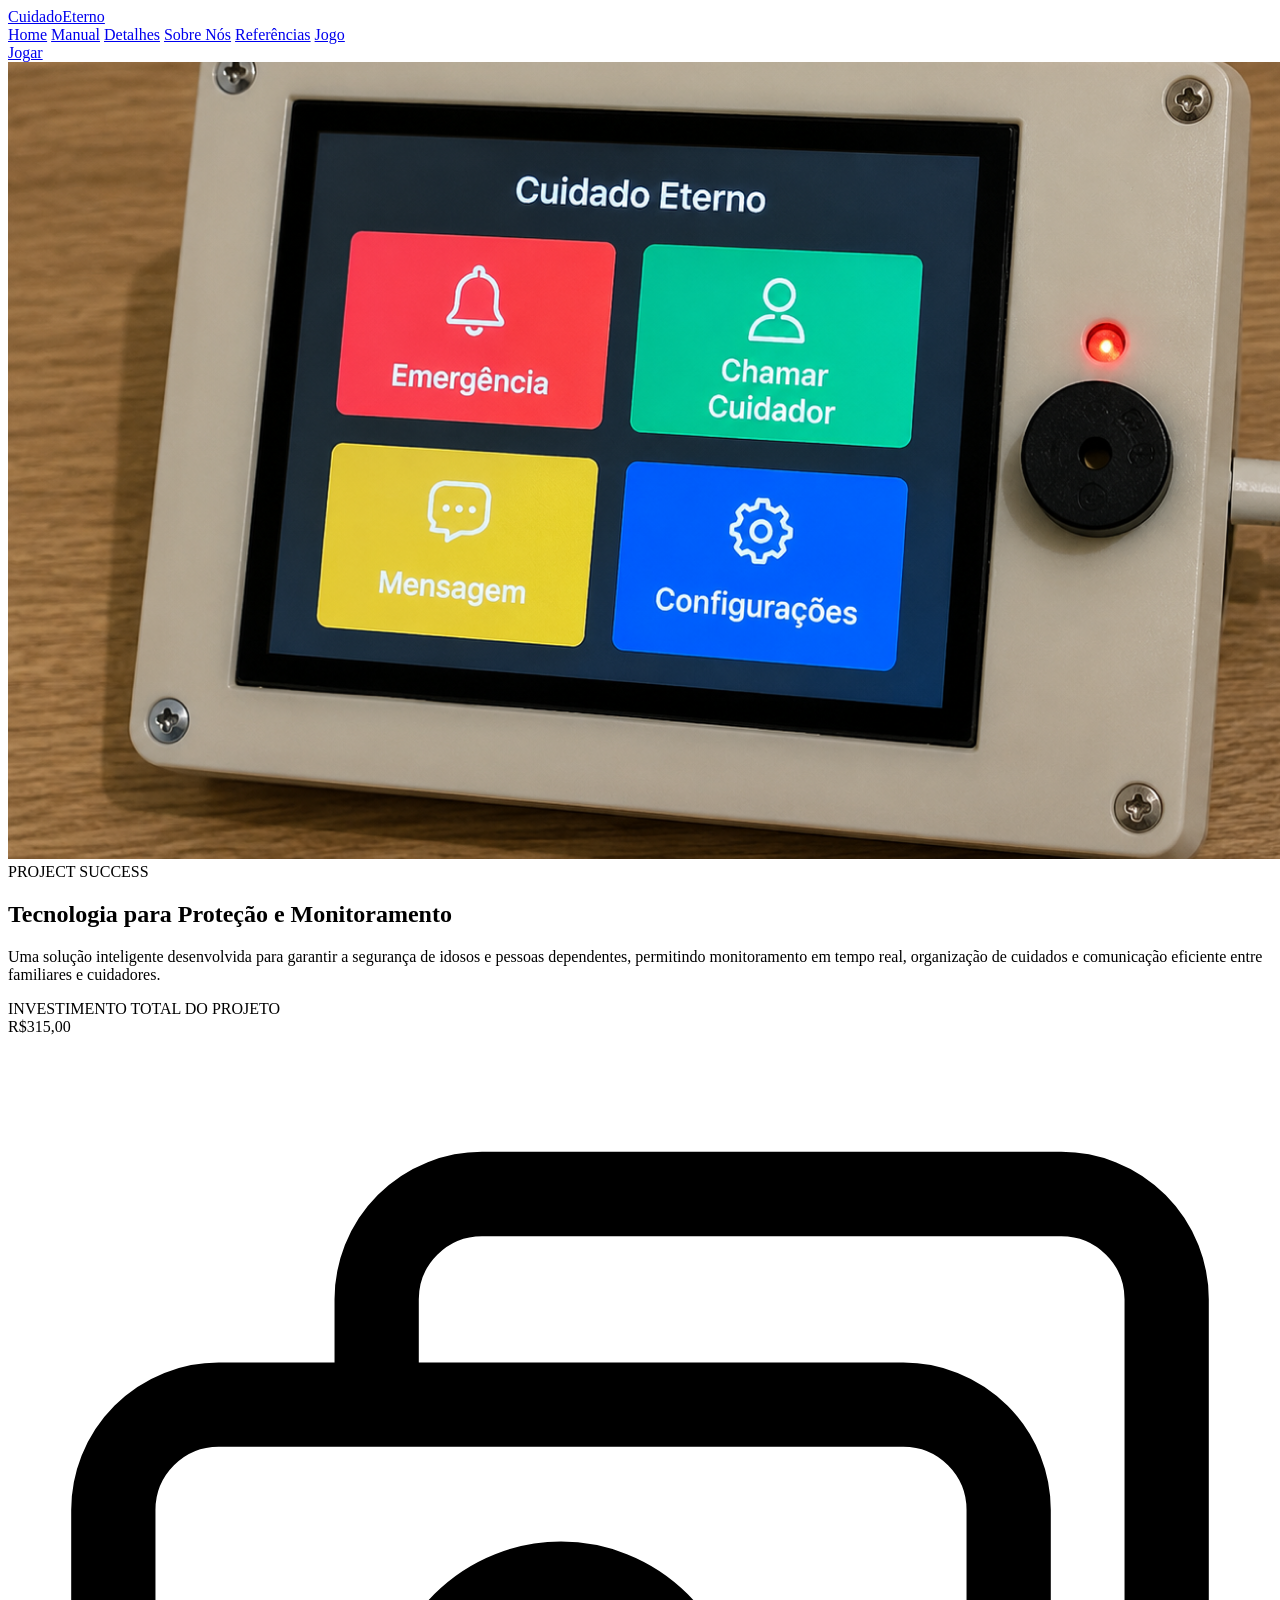
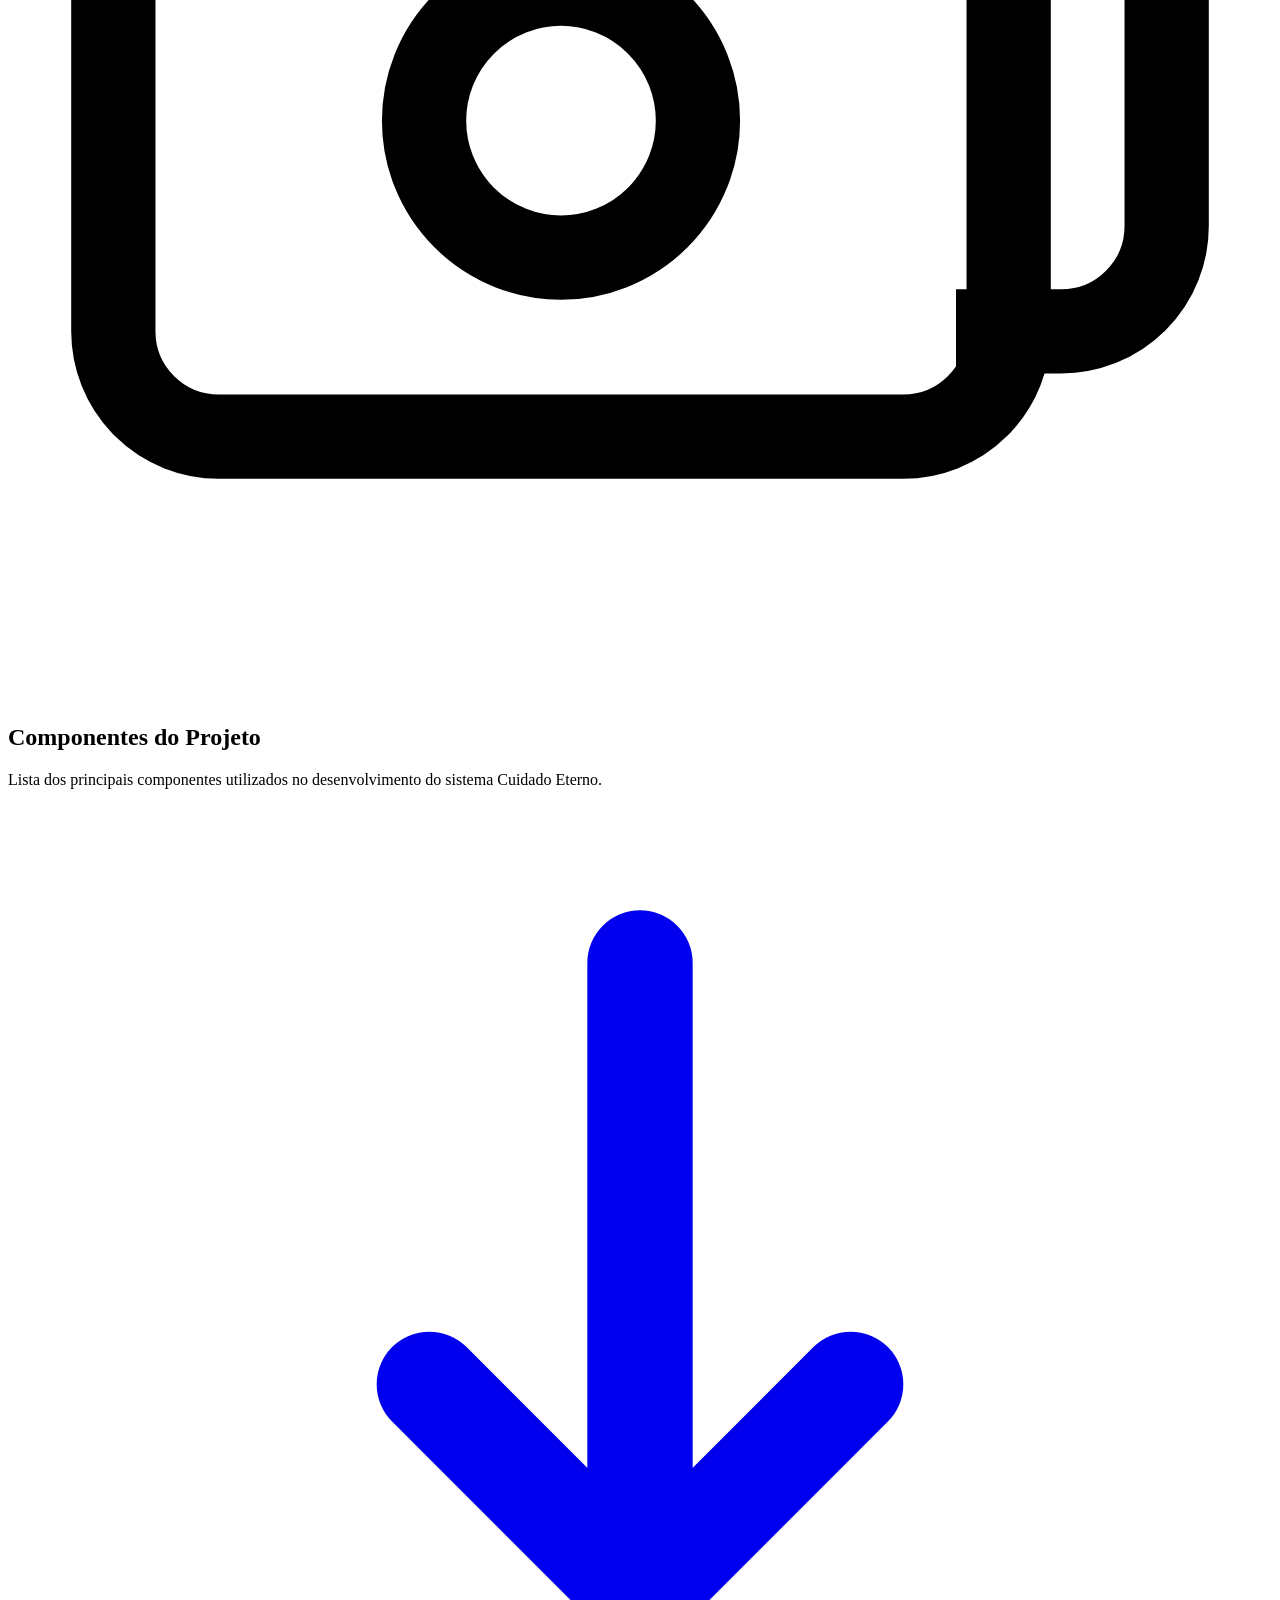
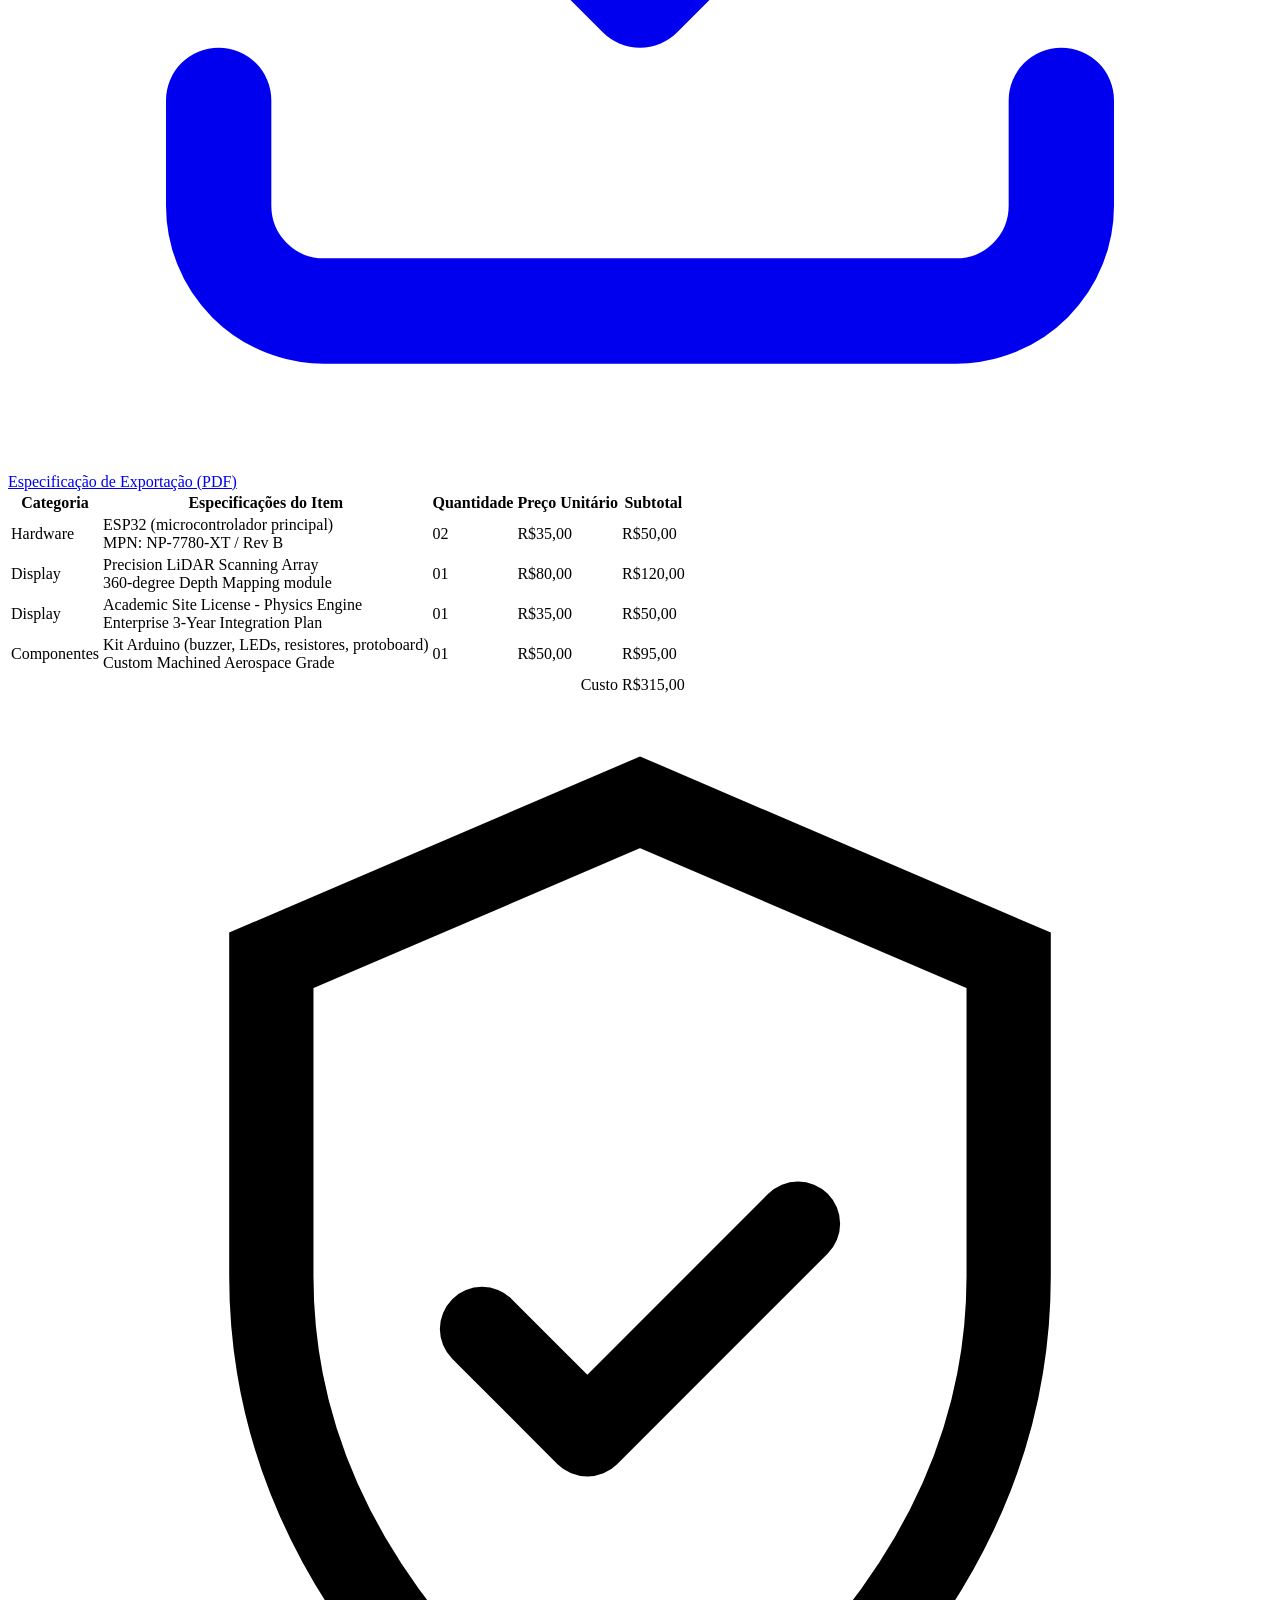
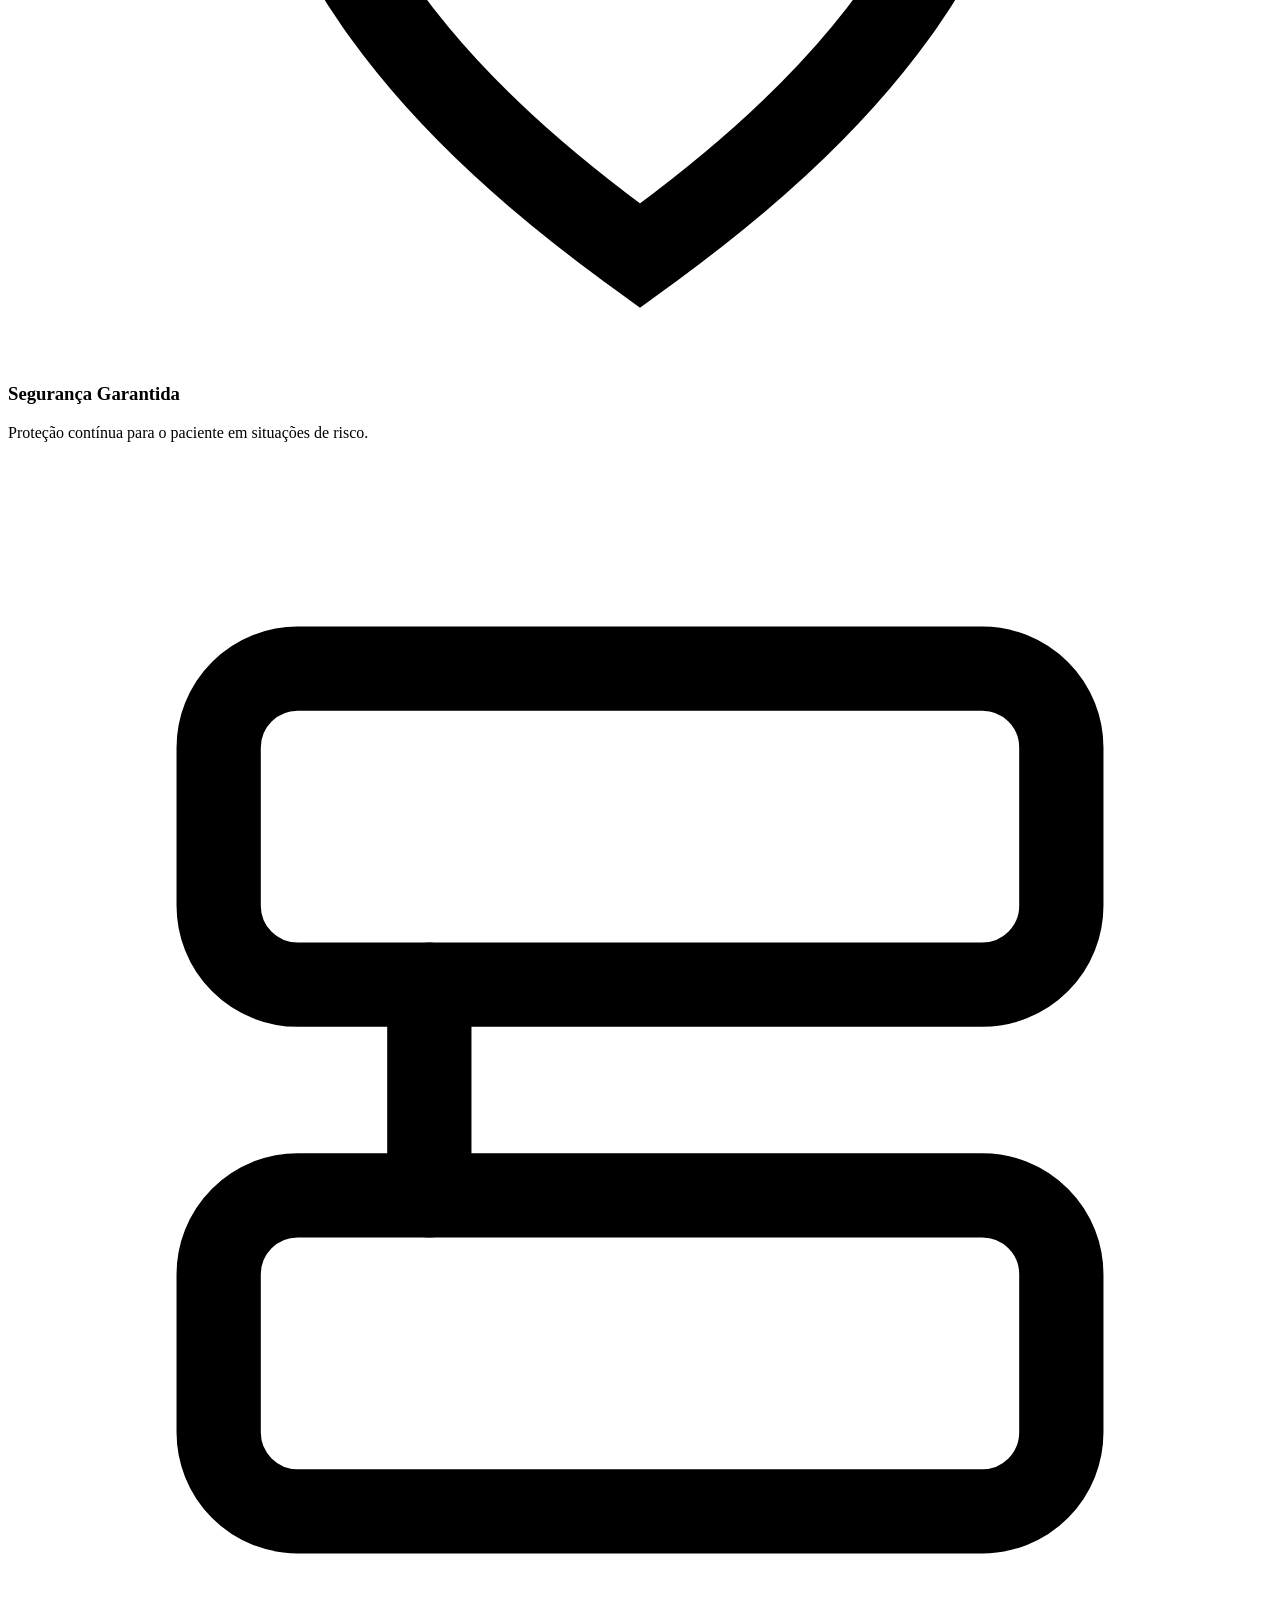
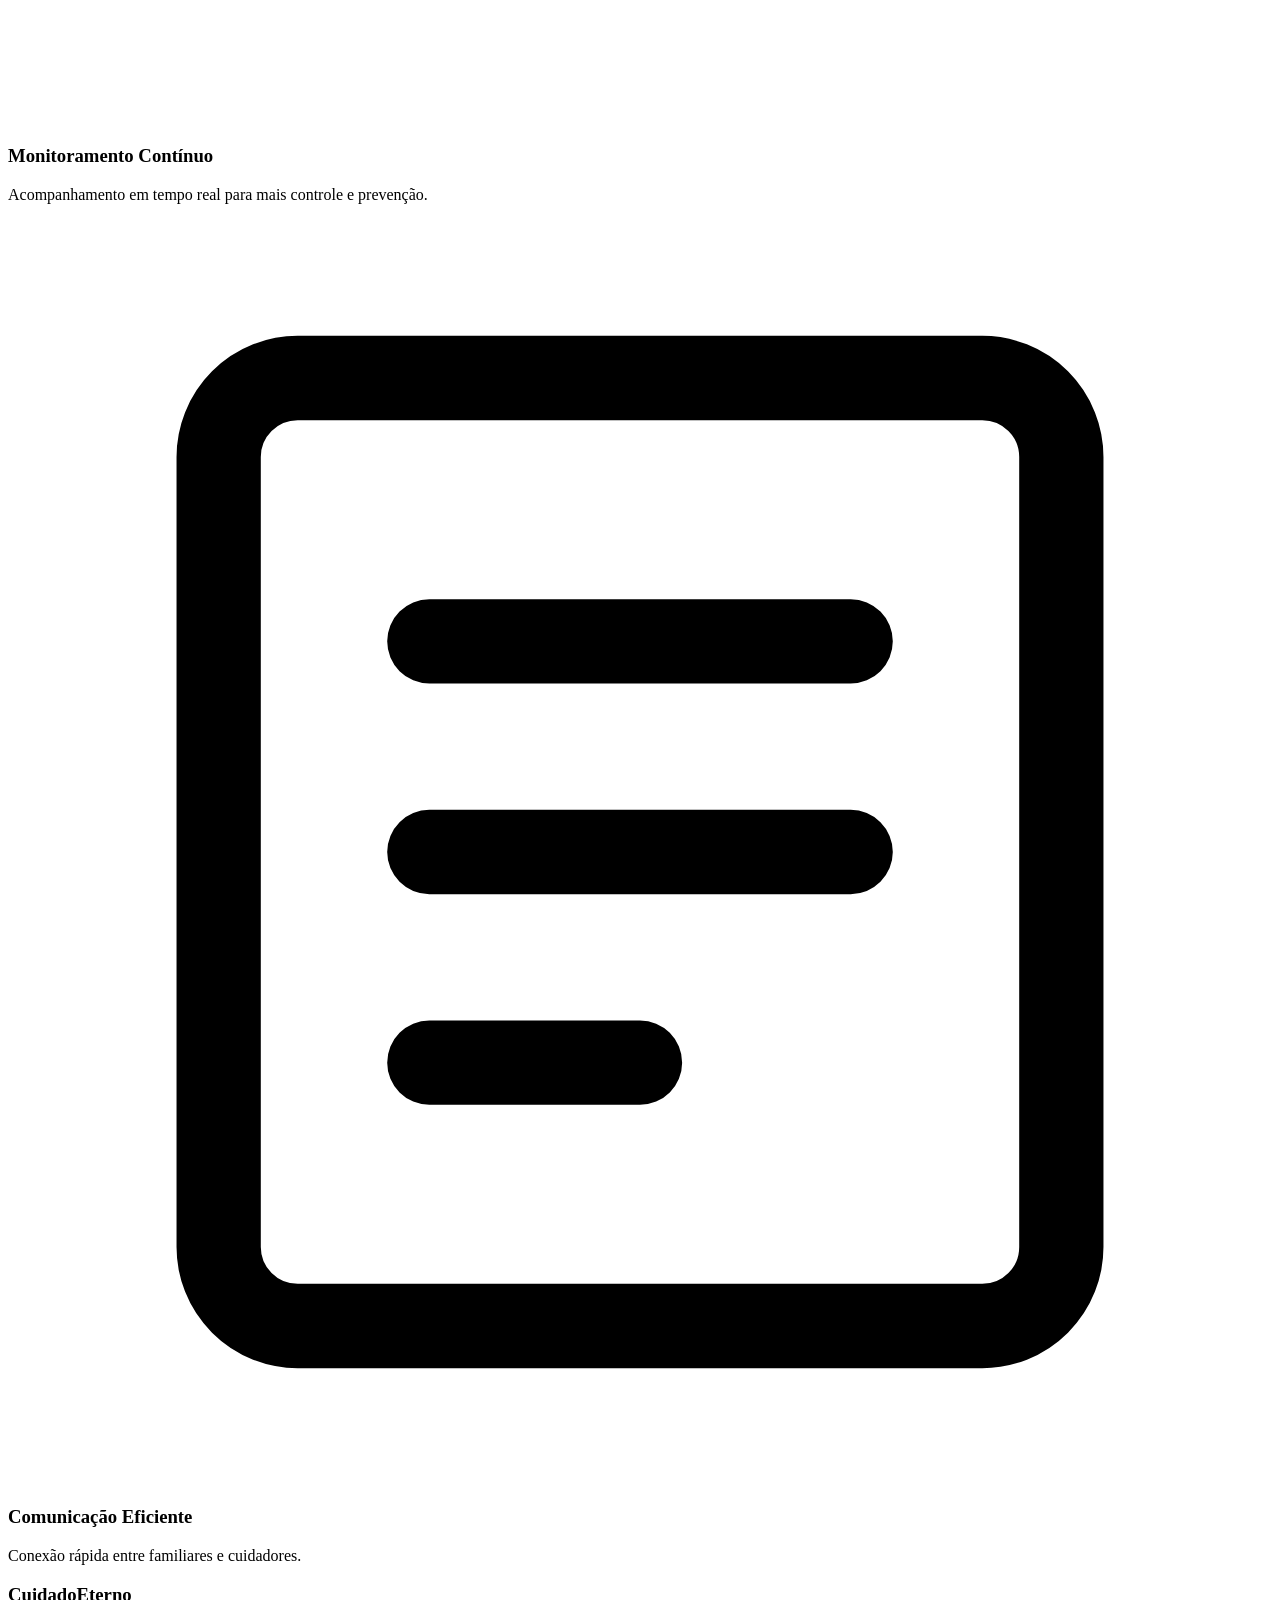
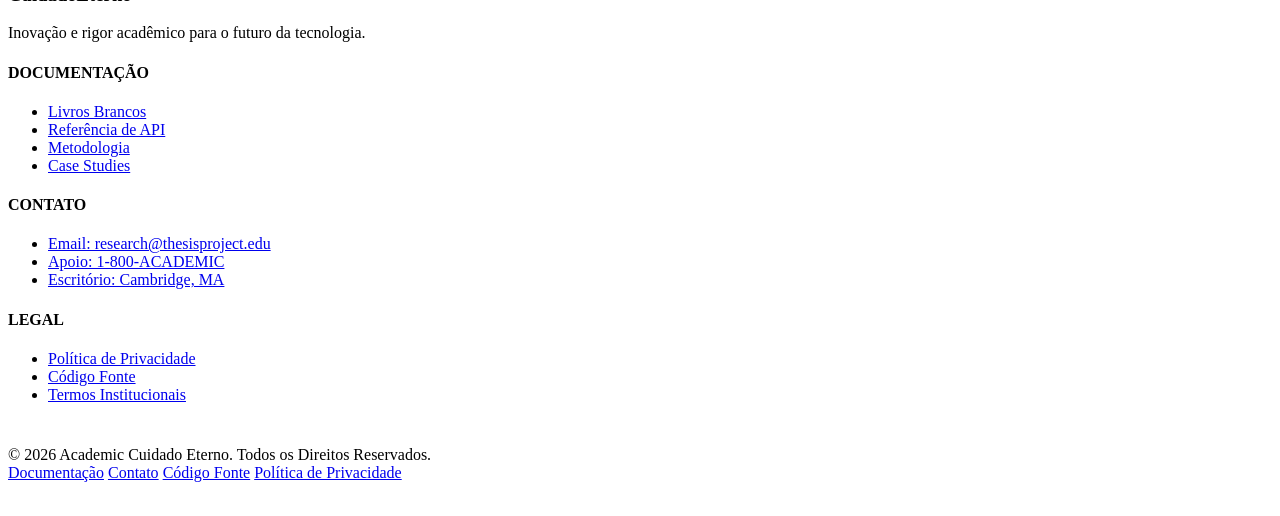
==== pags/detalhes.html @ e4a3c38d "integração da página detalhes ao projeto, criação do html" ====
<!DOCTYPE html>
<html lang="pt-BR">
<head>
<meta charset="UTF-8">
<meta name="viewport" content="width=device-width, initial-scale=1.0">
<title>Detalhes — CuidadoEterno</title>
<link rel="preconnect" href="https://fonts.googleapis.com">
<link rel="preconnect" href="https://fonts.gstatic.com" crossorigin>
<link href="https://fonts.googleapis.com/css2?family=Poppins:ital,wght@0,400;0,500;0,600;0,700;1,600;1,700&family=Inter:wght@400;500;600&display=swap" rel="stylesheet">
<link rel="stylesheet" href="detalhes.css">
</head>
<body>

<header>
  <div class="wrap nav">
    <a href="index.html" class="brand">CuidadoEterno</a>
    <nav class="nav-links">
      <a href="../index.html" class="nav-link">Home</a>
      <a href="./instrucoes.html" class="nav-link">Manual</a>
      <a href="./detalhes.html" class="nav-link active">Detalhes</a>
      <a href="#sobre" class="nav-link">Sobre Nós</a>
      <a href="#referencias" class="nav-link">Referências</a>
      <a href="#jogo" class="nav-link">Jogo</a>
    </nav>
    <a href="#jogar" class="btn btn-primary btn-nav">Jogar</a>
  </div>
</header>

<main>
 
  <section class="wrap vitrine">
    <div class="vitrine-foto">
      <img src="../imgs/imgs/detalhes/c1180904-1683-484d-8008-ac784a7cd791.png" alt="Dispositivo Cuidado Eterno com tela sensível ao toque exibindo os botões Emergência, Chamar Cuidador, Mensagem e Configurações">
    </div>

    <div class="vitrine-texto">
      <span class="selo">PROJECT SUCCESS</span>
      <h1>Tecnologia para Proteção e Monitoramento</h1>
      <p>Uma solução inteligente desenvolvida para garantir a segurança de idosos e pessoas dependentes, permitindo monitoramento em tempo real, organização de cuidados e comunicação eficiente entre familiares e cuidadores.</p>

      <div class="cartao-valor">
        <div>
          <div class="rotulo">INVESTIMENTO TOTAL DO PROJETO</div>
          <div class="valor">R$315,00</div>
        </div>
        <svg viewBox="0 0 24 24" fill="none" stroke="currentColor" stroke-width="1.6">
          <rect x="2" y="7" width="17" height="12" rx="2"/>
          <path d="M7 7V5a2 2 0 0 1 2-2h11a2 2 0 0 1 2 2v10a2 2 0 0 1-2 2h-2"/>
          <circle cx="10.5" cy="13" r="2.6"/>
        </svg>
      </div>
    </div>
  </section>


  <section class="wrap lista-componentes">
    <div class="lista-componentes-cabecalho">
      <div>
        <h2>Componentes do Projeto</h2>
        <p>Lista dos principais componentes utilizados no desenvolvimento do sistema Cuidado Eterno.</p>
      </div>
      <a href="#" class="link-exportar">
        <svg viewBox="0 0 24 24" fill="none" stroke="currentColor" stroke-width="2"><path d="M12 3v12m0 0l-4-4m4 4l4-4" stroke-linecap="round" stroke-linejoin="round"/><path d="M4 17v2a2 2 0 0 0 2 2h12a2 2 0 0 0 2-2v-2" stroke-linecap="round" stroke-linejoin="round"/></svg>
        Especificação de Exportação (PDF)
      </a>
    </div>

    <table class="tabela-preco">
      <thead>
        <tr>
          <th>Categoria</th>
          <th>Especificações do Item</th>
          <th>Quantidade</th>
          <th>Preço Unitário</th>
          <th>Subtotal</th>
        </tr>
      </thead>
      <tbody>
        <tr>
          <td><span class="etiqueta">Hardware</span></td>
          <td>
            <div class="item-nome">ESP32 (microcontrolador principal)</div>
            <div class="item-detalhe">MPN: NP-7780-XT / Rev B</div>
          </td>
          <td>02</td>
          <td>R$35,00</td>
          <td class="subtotal">R$50,00</td>
        </tr>
        <tr>
          <td><span class="etiqueta">Display</span></td>
          <td>
            <div class="item-nome">Precision LiDAR Scanning Array</div>
            <div class="item-detalhe">360-degree Depth Mapping module</div>
          </td>
          <td>01</td>
          <td>R$80,00</td>
          <td class="subtotal">R$120,00</td>
        </tr>
        <tr>
          <td><span class="etiqueta">Display</span></td>
          <td>
            <div class="item-nome">Academic Site License - Physics Engine</div>
            <div class="item-detalhe">Enterprise 3-Year Integration Plan</div>
          </td>
          <td>01</td>
          <td>R$35,00</td>
          <td class="subtotal">R$50,00</td>
        </tr>
        <tr>
          <td><span class="etiqueta">Componentes</span></td>
          <td>
            <div class="item-nome">Kit Arduino (buzzer, LEDs, resistores, protoboard)</div>
            <div class="item-detalhe">Custom Machined Aerospace Grade</div>
          </td>
          <td>01</td>
          <td>R$50,00</td>
          <td class="subtotal">R$95,00</td>
        </tr>
      </tbody>
      <tfoot>
        <tr>
          <td colspan="4" style="text-align:right;">Custo</td>
          <td class="subtotal">R$315,00</td>
        </tr>
      </tfoot>
    </table>
  </section>

  
  <section class="wrap grade-beneficios">
    <div class="cartao-beneficio">
      <svg viewBox="0 0 24 24" fill="none" stroke="currentColor" stroke-width="1.6"><path d="M12 2l7 3v6c0 5-3.4 8.4-7 11-3.6-2.6-7-6-7-11V5l7-3z"/><path d="M9 12l2 2 4-4" stroke-linecap="round" stroke-linejoin="round"/></svg>
      <h3>Segurança Garantida</h3>
      <p>Proteção contínua para o paciente em situações de risco.</p>
    </div>
    <div class="cartao-beneficio">
      <svg viewBox="0 0 24 24" fill="none" stroke="currentColor" stroke-width="1.6"><rect x="4" y="4" width="16" height="6" rx="1.5"/><rect x="4" y="14" width="16" height="6" rx="1.5"/><path d="M8 10v4" stroke-linecap="round"/></svg>
      <h3>Monitoramento Contínuo</h3>
      <p>Acompanhamento em tempo real para mais controle e prevenção.</p>
    </div>
    <div class="cartao-beneficio">
      <svg viewBox="0 0 24 24" fill="none" stroke="currentColor" stroke-width="1.6"><rect x="4" y="3" width="16" height="18" rx="1.5"/><path d="M8 8h8M8 12h8M8 16h4" stroke-linecap="round"/></svg>
      <h3>Comunicação Eficiente</h3>
      <p>Conexão rápida entre familiares e cuidadores.</p>
    </div>
  </section>
</main>

<footer>
  <div class="wrap">
    <div class="footer-top">
      <div class="footer-brand">
        <h3>CuidadoEterno</h3>
        <p>Inovação e rigor acadêmico para o futuro da tecnologia.</p>
      </div>
      <div class="footer-col">
        <h4>DOCUMENTAÇÃO</h4>
        <ul>
          <li><a href="#">Livros Brancos</a></li>
          <li><a href="#">Referência de API</a></li>
          <li><a href="#">Metodologia</a></li>
          <li><a href="#">Case Studies</a></li>
        </ul>
      </div>
      <div class="footer-col">
        <h4>CONTATO</h4>
        <ul>
          <li><a href="#">Email: research@thesisproject.edu</a></li>
          <li><a href="#">Apoio: 1-800-ACADEMIC</a></li>
          <li><a href="#">Escritório: Cambridge, MA</a></li>
        </ul>
      </div>
      <div class="footer-col">
        <h4>LEGAL</h4>
        <ul>
          <li><a href="#">Política de Privacidade</a></li>
          <li><a href="#">Código Fonte</a></li>
          <li><a href="#">Termos Institucionais</a></li>
        </ul>
      </div>
    </div>
    <div class="rodape-base" style="padding:26px 0;">
      <span class="footer-bottom" style="padding:0;">© 2026 Academic Cuidado Eterno. Todos os Direitos Reservados.</span>
      <div class="rodape-links-extra">
        <a href="#">Documentação</a>
        <a href="#">Contato</a>
        <a href="#">Código Fonte</a>
        <a href="#">Política de Privacidade</a>
      </div>
    </div>
  </div>
</footer>

</body>
</html>
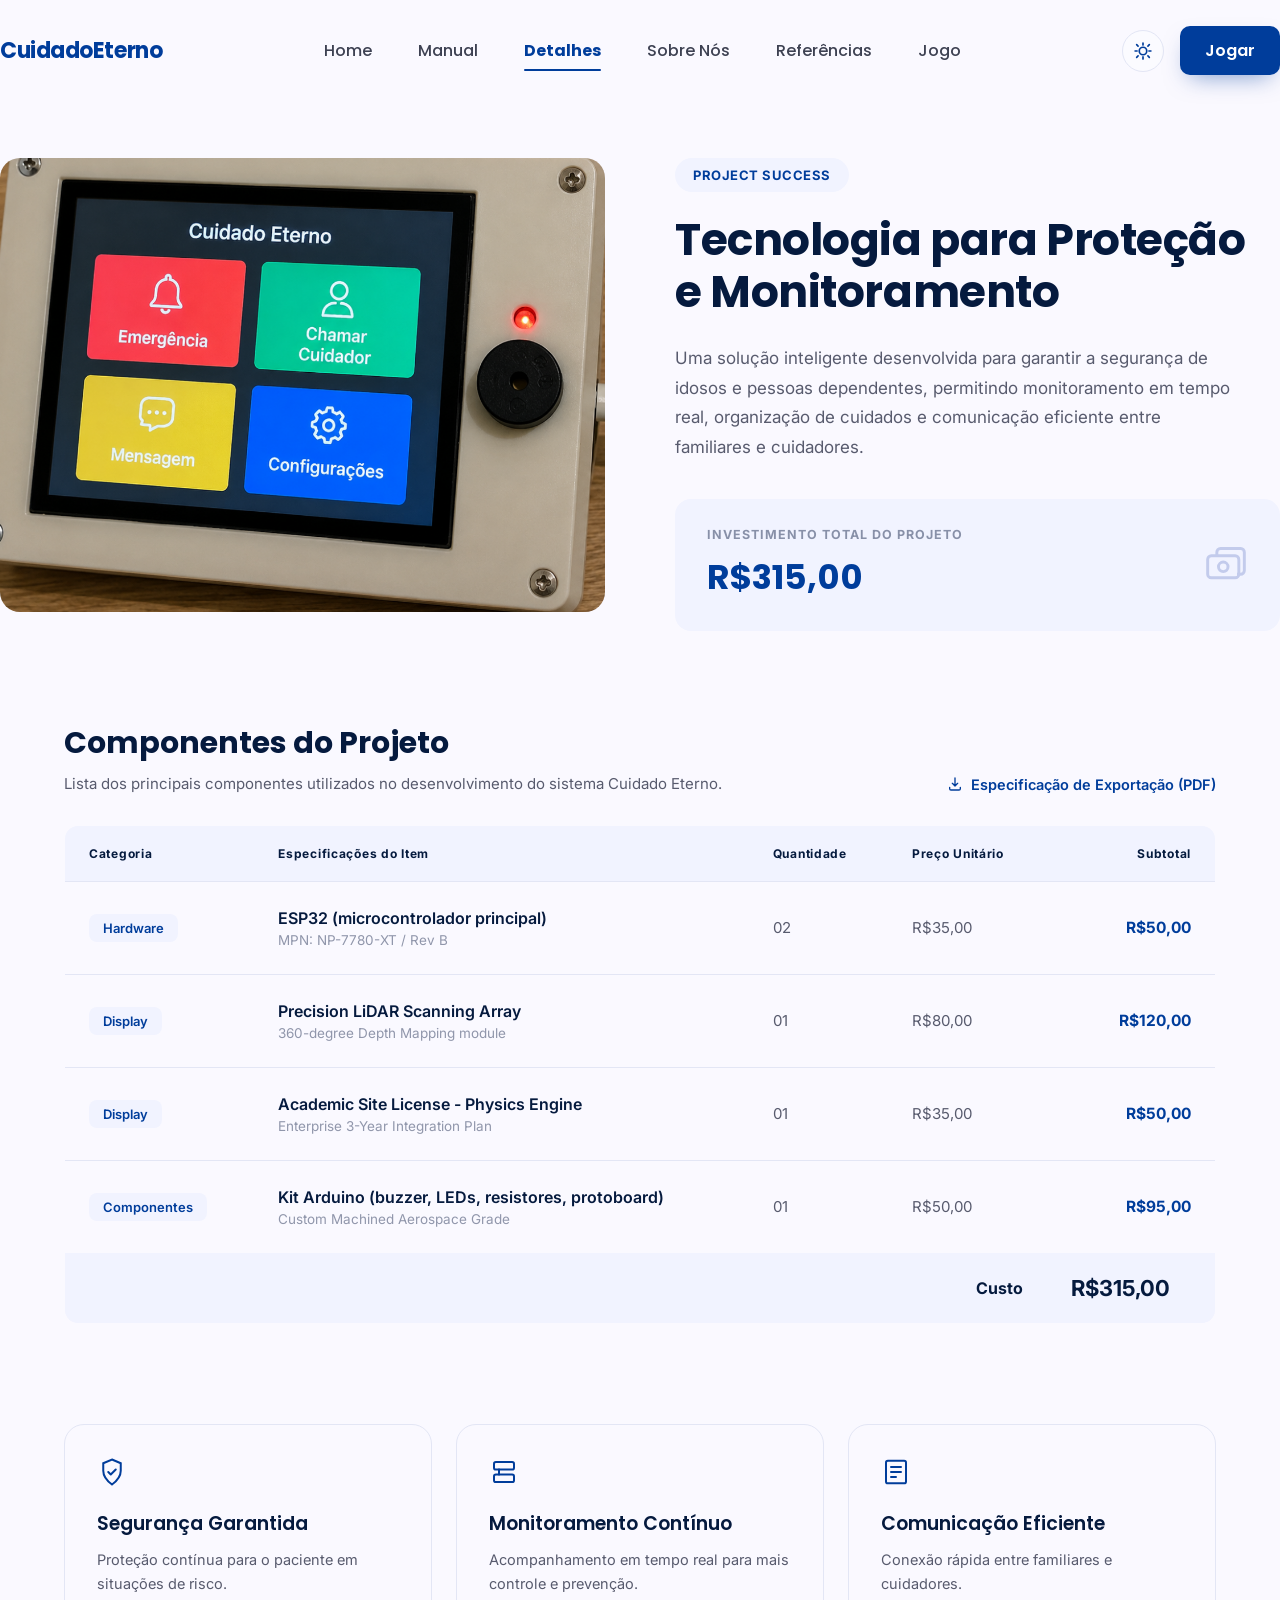
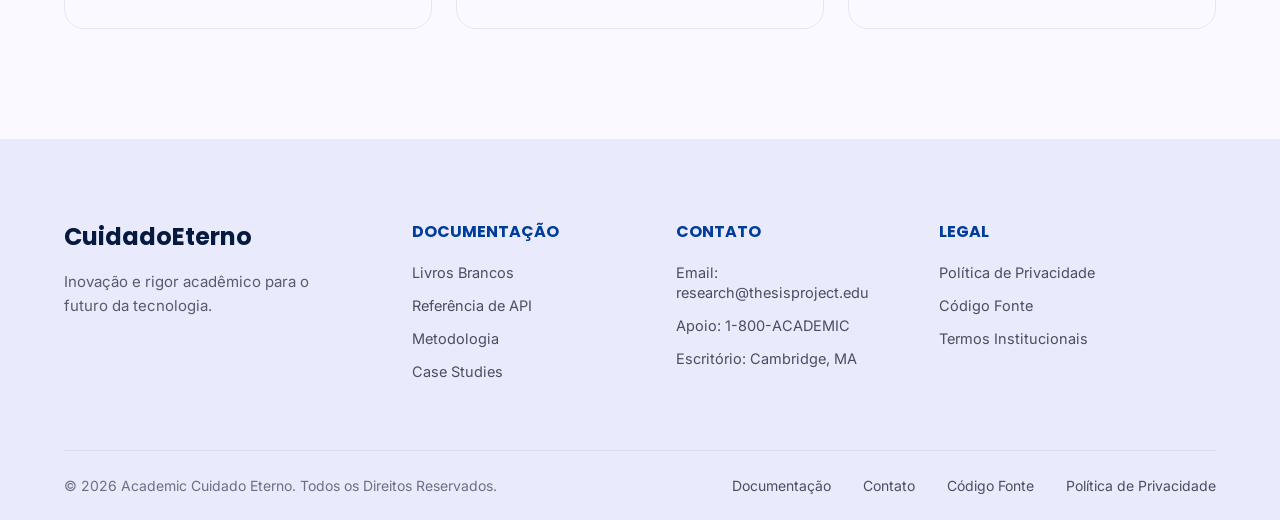
==== commit 53bbc2f1: "modo escuro aplicado" ====
--- a/pags/detalhes.html
+++ b/pags/detalhes.html
@@ -8,6 +8,13 @@
 <link rel="preconnect" href="https://fonts.gstatic.com" crossorigin>
 <link href="https://fonts.googleapis.com/css2?family=Poppins:ital,wght@0,400;0,500;0,600;0,700;1,600;1,700&family=Inter:wght@400;500;600&display=swap" rel="stylesheet">
 <link rel="stylesheet" href="detalhes.css">
+<script>
+  // Aplica o tema salvo antes de renderizar, evitando o "flash" de tela clara
+  (function () {
+    const saved = localStorage.getItem('theme');
+    if (saved === 'dark') document.documentElement.classList.add('dark-mode');
+  })();
+</script>
 </head>
 <body>
 
@@ -22,12 +29,23 @@
       <a href="#referencias" class="nav-link">Referências</a>
       <a href="#jogo" class="nav-link">Jogo</a>
     </nav>
-    <a href="#jogar" class="btn btn-primary btn-nav">Jogar</a>
+    <div class="nav-actions">
+      <button type="button" class="theme-toggle" id="themeToggle" aria-label="Alternar modo escuro" title="Alternar modo escuro">
+        <svg class="icon-sun" viewBox="0 0 24 24" fill="none" stroke="currentColor" stroke-width="2" stroke-linecap="round" stroke-linejoin="round">
+          <circle cx="12" cy="12" r="4.5"/>
+          <path d="M12 2.5v2.4M12 19.1v2.4M4.4 4.4l1.7 1.7M17.9 17.9l1.7 1.7M2.5 12h2.4M19.1 12h2.4M4.4 19.6l1.7-1.7M17.9 6.1l1.7-1.7"/>
+        </svg>
+        <svg class="icon-moon" viewBox="0 0 24 24" fill="none" stroke="currentColor" stroke-width="2" stroke-linecap="round" stroke-linejoin="round">
+          <path d="M20 14.5A8.5 8.5 0 1 1 9.5 4a6.8 6.8 0 0 0 10.5 10.5Z"/>
+        </svg>
+      </button>
+      <a href="#jogar" class="btn btn-primary btn-nav">Jogar</a>
+    </div>
   </div>
 </header>
 
 <main>
- 
+
   <section class="wrap vitrine">
     <div class="vitrine-foto">
       <img src="../imgs/imgs/detalhes/c1180904-1683-484d-8008-ac784a7cd791.png" alt="Dispositivo Cuidado Eterno com tela sensível ao toque exibindo os botões Emergência, Chamar Cuidador, Mensagem e Configurações">
@@ -126,7 +144,7 @@
     </table>
   </section>
 
-  
+
   <section class="wrap grade-beneficios">
     <div class="cartao-beneficio">
       <svg viewBox="0 0 24 24" fill="none" stroke="currentColor" stroke-width="1.6"><path d="M12 2l7 3v6c0 5-3.4 8.4-7 11-3.6-2.6-7-6-7-11V5l7-3z"/><path d="M9 12l2 2 4-4" stroke-linecap="round" stroke-linejoin="round"/></svg>
@@ -191,5 +209,6 @@
   </div>
 </footer>
 
+<script src="../script.js"></script>
 </body>
 </html>
--- a/pags/detalhes.css
+++ b/pags/detalhes.css
@@ -0,0 +1,1018 @@
+:root{
+    --navy:#051A3E;
+    --blue:#003D9B;
+    --blue-dark:#00306e;
+    --bg:#FAF9FF;
+    --bg-alt:#F1F3FF;
+    --footer-bg:#E9EBFC;
+    --text-body:#585B6E;
+    --border:#E3E6F5;
+    --card:#FBFBFF;
+    --radius-lg:20px;
+    --radius-md:14px;
+  }
+
+  *{margin:0;padding:0;box-sizing:border-box;}
+
+  html{scroll-behavior:smooth;}
+
+  body{
+    font-family:'Inter',sans-serif;
+    color:var(--text-body);
+    background:var(--bg);
+    -webkit-font-smoothing:antialiased;
+    transition:background .25s ease, color .25s ease;
+  }
+
+  h1,h2,h3,h4,.brand,.nav-link,.btn{
+    font-family:'Poppins',sans-serif;
+  }
+
+  a{text-decoration:none;color:inherit;}
+  ul{list-style:none;}
+  img{max-width:100%;display:block;}
+
+  .wrap{
+    max-width:1600px;
+    margin:0 auto;
+    padding:0 64px;
+  }
+
+  /* ---------- NAVBAR ---------- */
+  header{
+    background:var(--bg);
+    position:sticky;
+    top:0;
+    z-index:50;
+    border-bottom:1px solid transparent;
+    transition:background .25s ease;
+  }
+  .nav{
+    display:flex;
+    align-items:center;
+    justify-content:space-between;
+    padding:26px 0;
+  }
+  .brand{
+    font-size:22px;
+    font-weight:700;
+    color:var(--blue);
+    letter-spacing:-0.02em;
+  }
+  .nav-links{
+    display:flex;
+    align-items:center;
+    gap:46px;
+  }
+  .nav-link{
+    font-size:16px;
+    font-weight:500;
+    color:#3d4152;
+    position:relative;
+    transition:color .2s ease;
+  }
+  .nav-link:hover{color:var(--blue);}
+  .nav-link.active{
+    color:var(--blue);
+    font-weight:700;
+  }
+  .nav-link.active::after{
+    content:"";
+    position:absolute;
+    left:0; right:0; bottom:-8px;
+    height:2px;
+    background:var(--blue);
+    border-radius:2px;
+  }
+  .btn{
+    display:inline-flex;
+    align-items:center;
+    gap:8px;
+    font-weight:600;
+    font-size:16px;
+    border-radius:10px;
+    padding:13px 28px;
+    cursor:pointer;
+    border:1.5px solid transparent;
+    transition:transform .18s ease, box-shadow .18s ease, background .18s ease;
+    white-space:nowrap;
+  }
+  .btn:hover{transform:translateY(-2px);}
+  .btn-primary{
+    background:var(--blue);
+    color:#fff;
+    box-shadow:0 10px 24px -10px rgba(0,61,155,.55);
+  }
+  .btn-primary:hover{background:var(--blue-dark);}
+  .btn-outline{
+    background:transparent;
+    color:var(--blue);
+    border-color:var(--blue);
+  }
+  .btn-outline:hover{background:rgba(0,61,155,.06);}
+  .btn-nav{
+    padding:11px 24px;
+    border-radius:10px;
+  }
+
+  /* Ações do lado direito do menu (toggle de tema + botão Jogar) */
+  .nav-actions{
+    display:flex;
+    align-items:center;
+    gap:16px;
+  }
+  .theme-toggle{
+    display:flex;
+    align-items:center;
+    justify-content:center;
+    width:42px;
+    height:42px;
+    border-radius:50%;
+    border:1.5px solid var(--border);
+    background:var(--card);
+    color:var(--blue);
+    cursor:pointer;
+    transition:background .2s ease, border-color .2s ease, transform .18s ease;
+    flex-shrink:0;
+  }
+  .theme-toggle:hover{
+    transform:translateY(-2px);
+    border-color:var(--blue);
+  }
+  .theme-toggle svg{
+    width:20px;
+    height:20px;
+  }
+  .theme-toggle .icon-moon{display:none;}
+  .theme-toggle .icon-sun{display:block;}
+  html.dark-mode .theme-toggle .icon-sun{display:none;}
+  html.dark-mode .theme-toggle .icon-moon{display:block;}
+
+  /* ---------- HERO ---------- */
+  .hero{
+    padding:150px 0 170px;
+  }
+  .hero h1{
+    font-size:62px;
+    line-height:1.15;
+    font-weight:700;
+    color:var(--navy);
+    letter-spacing:-0.01em;
+    max-width:920px;
+  }
+  .hero h1 em{
+    font-style:italic;
+    color:var(--blue);
+    font-weight:700;
+  }
+  .hero p{
+    margin-top:26px;
+    font-size:18px;
+    line-height:1.65;
+    max-width:540px;
+    color:var(--text-body);
+  }
+  .hero-actions{
+    display:flex;
+    gap:18px;
+    margin-top:40px;
+  }
+
+  /* ---------- STRUCTURE SECTION ---------- */
+  .structure{
+    background:var(--bg-alt);
+    padding:130px 0 140px;
+  }
+  .structure-head{
+    text-align:center;
+    max-width:700px;
+    margin:0 auto 64px;
+  }
+  .structure-head h2{
+    font-size:40px;
+    color:var(--navy);
+    font-weight:700;
+  }
+  .structure-head p{
+    margin-top:14px;
+    font-size:17px;
+    color:var(--text-body);
+  }
+
+  .structure-grid{
+    display:grid;
+    grid-template-columns:1.55fr 1fr 1fr;
+    gap:28px;
+    align-items:stretch;
+  }
+  .panel{
+    background:var(--card);
+    border:1px solid var(--border);
+    border-radius:var(--radius-lg);
+    padding:42px;
+    position:relative;
+  }
+  .panel-icon{
+    position:absolute;
+    top:32px; right:32px;
+    width:36px; height:36px;
+    color:#c7cce6;
+  }
+  .panel h3{
+    font-size:24px;
+    color:var(--navy);
+    font-weight:600;
+    margin-bottom:18px;
+    max-width:80%;
+  }
+  .panel p{
+    font-size:16px;
+    line-height:1.75;
+    color:var(--text-body);
+    max-width:520px;
+  }
+
+  .panel-dark{
+    background:linear-gradient(180deg,var(--blue) 0%, var(--blue-dark) 100%);
+    color:#fff;
+    display:flex;
+    flex-direction:column;
+    align-items:center;
+    justify-content:center;
+    text-align:center;
+    padding:44px 34px;
+  }
+  .panel-dark .icon-circle{
+    width:56px;height:56px;
+    display:flex;align-items:center;justify-content:center;
+    margin-bottom:20px;
+  }
+  .panel-dark h3{
+    color:#fff;
+    font-size:24px;
+    margin-bottom:16px;
+  }
+  .panel-dark p{
+    color:rgba(255,255,255,.85);
+    font-size:16px;
+    line-height:1.75;
+  }
+
+  .stack{
+    display:flex;
+    flex-direction:column;
+    gap:28px;
+  }
+  .mini-card{
+    background:var(--card);
+    border:1px solid var(--border);
+    border-radius:var(--radius-lg);
+    padding:34px 32px;
+    flex:1;
+  }
+  .mini-card .mini-icon{
+    width:30px;height:30px;
+    color:var(--blue);
+    margin-bottom:22px;
+  }
+  .mini-card h4{
+    font-size:18px;
+    color:var(--blue);
+    font-weight:600;
+    margin-bottom:10px;
+  }
+  .mini-card p{
+    font-size:14.5px;
+    line-height:1.65;
+    color:var(--text-body);
+  }
+
+  /* ---------- PILLARS / TIMELINE SECTION ---------- */
+  .pillars{
+    padding:150px 0 150px;
+  }
+  .pillars-grid{
+    display:grid;
+    grid-template-columns:.95fr 1.05fr;
+    gap:90px;
+    align-items:center;
+  }
+  .photo-pair{
+    display:flex;
+    gap:16px;
+  }
+  .photo-pair .photo{
+    flex:1;
+    border-radius:var(--radius-md);
+    overflow:hidden;
+    aspect-ratio:3/4;
+    position:relative;
+    background:linear-gradient(160deg,#dfe6f7,#c7d3ee);
+  }
+  .photo img{
+    width:100%;height:100%;object-fit:cover;
+  }
+
+  .timeline-list{
+    display:flex;
+    flex-direction:column;
+  }
+  .timeline-item{
+    position:relative;
+    padding:0 0 46px 6px;
+    border-left:2px solid #dfe3f5;
+    padding-left:34px;
+  }
+  .timeline-item:last-child{
+    border-left:2px solid transparent;
+    padding-bottom:0;
+  }
+  .timeline-num{
+    position:absolute;
+    left:-2px;
+    top:-14px;
+    font-size:78px;
+    font-weight:700;
+    color:var(--blue);
+    opacity:.12;
+    font-family:'Poppins',sans-serif;
+    line-height:1;
+    user-select:none;
+    z-index:0;
+  }
+  .timeline-item h3{
+    position:relative;
+    z-index:1;
+    font-size:24px;
+    color:var(--navy);
+    font-weight:600;
+    margin-bottom:12px;
+  }
+  .timeline-item p{
+    position:relative;
+    z-index:1;
+    font-size:16.5px;
+    line-height:1.7;
+    max-width:560px;
+  }
+
+  /* ---------- FOOTER ---------- */
+  footer{
+    background:var(--footer-bg);
+    padding-top:80px;
+    transition:background .25s ease;
+  }
+  .footer-top{
+    display:grid;
+    grid-template-columns:1.4fr 1fr 1fr 1.3fr;
+    gap:50px;
+    padding-bottom:56px;
+    border-bottom:1px solid #d8dcf3;
+  }
+  .footer-brand h3{
+    font-size:24px;
+    color:var(--navy);
+    font-weight:700;
+    margin-bottom:16px;
+  }
+  .footer-brand p{
+    font-size:15px;
+    line-height:1.65;
+    max-width:250px;
+    color:var(--text-body);
+  }
+  .footer-col h4{
+    font-size:16px;
+    color:var(--blue);
+    font-weight:700;
+    margin-bottom:18px;
+  }
+  .footer-col li{
+    margin-bottom:13px;
+  }
+  .footer-col a{
+    font-size:14.5px;
+    color:#4a4e63;
+    transition:color .2s ease;
+  }
+  .footer-col a:hover{color:var(--blue);}
+  .footer-bottom{
+    text-align:center;
+    padding:28px 0;
+    font-size:14px;
+    color:#6b6f85;
+  }
+
+  /* ---------- PAGE HERO (Manual) ---------- */
+  .page-hero{
+    padding:84px 0 56px;
+    text-align:center;
+  }
+  .eyebrow{
+    font-size:13.5px;
+    font-weight:700;
+    letter-spacing:.14em;
+    color:var(--blue);
+    margin-bottom:16px;
+  }
+  .page-hero h1{
+    font-size:46px;
+    font-weight:700;
+    color:var(--navy);
+    letter-spacing:-0.01em;
+  }
+  .page-hero p{
+    margin:20px auto 0;
+    max-width:700px;
+    font-size:17px;
+    line-height:1.7;
+    color:var(--text-body);
+  }
+
+  /* ---------- VIDEO / HERO MEDIA ---------- */
+  .video-frame{
+    position:relative;
+    max-width:1500px;
+    margin:0 auto;
+    border-radius:var(--radius-lg);
+    overflow:hidden;
+    aspect-ratio:16/6.4;
+  }
+  .video-frame img{
+    width:100%;height:100%;object-fit:cover;
+  }
+  .video-frame::after{
+    content:"";
+    position:absolute;inset:0;
+    background:linear-gradient(180deg, rgba(5,10,25,.05) 0%, rgba(5,10,25,.35) 100%);
+  }
+  .play-btn{
+    position:absolute;
+    top:50%; left:50%;
+    transform:translate(-50%,-50%);
+    width:74px;height:74px;
+    border-radius:50%;
+    background:var(--blue);
+    display:flex;align-items:center;justify-content:center;
+    box-shadow:0 14px 30px -8px rgba(0,20,60,.55);
+    cursor:pointer;
+    z-index:2;
+    border:none;
+    transition:transform .2s ease;
+  }
+  .play-btn:hover{transform:translate(-50%,-50%) scale(1.06);}
+  .play-btn svg{width:26px;height:26px;fill:#fff;margin-left:3px;}
+  .video-controls{
+    position:absolute;
+    right:20px; bottom:18px;
+    display:flex; gap:12px;
+    z-index:2;
+  }
+  .video-controls svg{
+    width:18px;height:18px;
+    color:rgba(255,255,255,.85);
+  }
+
+  /* ---------- PROTOCOL SECTION ---------- */
+  .protocol{
+    padding:24px 0 20px;
+  }
+  .section-title{
+    display:flex;
+    align-items:center;
+    gap:16px;
+    margin-bottom:42px;
+  }
+  .section-title .bar{
+    width:4px;height:32px;
+    background:var(--blue);
+    border-radius:2px;
+  }
+  .section-title h2{
+    font-size:30px;
+    color:var(--navy);
+    font-weight:700;
+  }
+
+  .bento{
+    display:grid;
+    grid-template-columns:repeat(3,1fr);
+    gap:26px;
+    margin-bottom:26px;
+  }
+  .proto-card{
+    grid-column:span 2;
+    background:var(--card);
+    border:1px solid var(--border);
+    border-radius:var(--radius-lg);
+    padding:40px;
+    display:flex;
+    gap:32px;
+    align-items:flex-start;
+  }
+  .proto-card.narrow{grid-column:span 1;}
+  .proto-card.dark{
+    grid-column:span 1;
+    background:linear-gradient(165deg,var(--blue) 0%, var(--blue-dark) 100%);
+    color:#fff;
+    flex-direction:column;
+  }
+  .proto-card.wide-media{grid-column:span 2;}
+
+  .badge-num{
+    flex-shrink:0;
+    width:58px;height:58px;
+    border-radius:12px;
+    background:var(--blue);
+    color:#fff;
+    font-family:'Poppins',sans-serif;
+    font-weight:700;
+    font-size:21px;
+    display:flex;align-items:center;justify-content:center;
+  }
+  .proto-card.dark .badge-num{
+    background:#fff;
+    color:var(--blue);
+    margin-bottom:24px;
+  }
+
+  .proto-body{flex:1;}
+  .proto-body h3{
+    font-size:21px;
+    color:var(--navy);
+    font-weight:600;
+    display:flex;
+    align-items:center;
+    gap:9px;
+    margin-bottom:12px;
+  }
+  .proto-body h3 svg{width:19px;height:19px;color:var(--blue);flex-shrink:0;}
+  .proto-card.dark .proto-body h3{color:#fff;}
+  .proto-body p{
+    font-size:15.5px;
+    line-height:1.7;
+    color:var(--text-body);
+  }
+  .proto-card.dark .proto-body p{color:rgba(255,255,255,.85);}
+
+  .checklist{margin-top:16px;}
+  .checklist li{
+    display:flex;
+    gap:9px;
+    align-items:flex-start;
+    font-size:15px;
+    font-weight:600;
+    color:var(--navy);
+    margin-bottom:9px;
+    line-height:1.55;
+  }
+  .checklist svg{width:17px;height:17px;color:var(--blue);flex-shrink:0;margin-top:2px;}
+
+  .proto-media{
+    flex-shrink:0;
+    width:230px;
+    border-radius:var(--radius-md);
+    overflow:hidden;
+    align-self:stretch;
+  }
+  .proto-media img{width:100%;height:100%;object-fit:cover;}
+
+  .field-pill{
+    margin-top:22px;
+    display:flex;
+    align-items:center;
+    justify-content:space-between;
+    border:1px solid var(--border);
+    border-radius:10px;
+    padding:14px 18px;
+    font-size:14.5px;
+    color:var(--navy);
+    font-weight:500;
+  }
+  .field-pill .dot{
+    width:8px;height:8px;border-radius:50%;
+    background:var(--blue);
+  }
+
+  .stat-box{
+    border:1px solid var(--border);
+    border-radius:12px;
+    padding:16px 20px;
+    flex:1;
+  }
+  .stat-box .label{
+    font-size:11.5px;
+    font-weight:700;
+    letter-spacing:.06em;
+    color:#9096ab;
+    margin-bottom:7px;
+  }
+  .stat-box .value{
+    font-size:19px;
+    font-weight:700;
+    color:var(--navy);
+    font-family:'Poppins',sans-serif;
+  }
+  .stat-row{display:flex;gap:16px;margin-top:20px;}
+
+  .media-card{
+    display:flex;
+    align-items:flex-start;
+    gap:30px;
+    position:relative;
+  }
+  .media-card .proto-media{width:260px;flex-shrink:0;}
+  .media-card .badge-num{position:absolute;top:0;right:0;}
+  .media-card .proto-body{padding-right:78px;}
+
+  /* ---------- FAQ SECTION ---------- */
+  .faq{
+    background:var(--bg-alt);
+    border-radius:var(--radius-lg);
+    margin:110px auto 120px;
+    padding:72px 56px;
+    max-width:1600px;
+  }
+  .faq-head{
+    text-align:center;
+    margin-bottom:42px;
+  }
+  .faq-head h2{
+    font-size:32px;
+    color:var(--navy);
+    font-weight:700;
+  }
+  .faq-head p{
+    margin-top:12px;
+    font-size:16px;
+    color:var(--text-body);
+  }
+  .accordion{
+    max-width:980px;
+    margin:0 auto;
+    display:flex;
+    flex-direction:column;
+    gap:16px;
+  }
+  .accordion-item{
+    background:var(--card);
+    border:1px solid var(--border);
+    border-radius:14px;
+    overflow:hidden;
+  }
+  .accordion-question{
+    width:100%;
+    display:flex;
+    align-items:center;
+    justify-content:space-between;
+    gap:16px;
+    padding:22px 26px;
+    background:none;
+    border:none;
+    cursor:pointer;
+    text-align:left;
+    font-family:'Poppins',sans-serif;
+    font-size:16px;
+    font-weight:600;
+    color:var(--navy);
+  }
+  .accordion-question svg{
+    width:16px;height:16px;
+    color:var(--navy);
+    flex-shrink:0;
+    transition:transform .25s ease;
+  }
+  .accordion-item.open .accordion-question svg{transform:rotate(180deg);}
+  .accordion-answer{
+    max-height:0;
+    overflow:hidden;
+    transition:max-height .3s ease;
+  }
+  .accordion-item.open .accordion-answer{max-height:200px;}
+  .accordion-answer p{
+    padding:0 24px 22px;
+    font-size:14.5px;
+    line-height:1.65;
+    color:var(--text-body);
+    border-top:1px solid var(--border);
+    padding-top:16px;
+  }
+
+  /* ================================================
+     PÁGINA: DETALHES DO PROJETO
+     ================================================ */
+
+  .selo{
+    display:inline-flex;
+    align-items:center;
+    background:var(--bg-alt);
+    color:var(--blue);
+    font-size:13px;
+    font-weight:700;
+    letter-spacing:.04em;
+    padding:9px 18px;
+    border-radius:999px;
+    margin-bottom:22px;
+  }
+
+  .vitrine{
+    display:grid;
+    grid-template-columns:1fr 1fr;
+    gap:70px;
+    align-items:start;
+    padding:56px 0 90px;
+  }
+
+  .vitrine-foto{
+    border-radius:var(--radius-lg);
+    overflow:hidden;
+    aspect-ratio:4/3;
+  }
+  .vitrine-foto img{
+    width:100%;height:100%;object-fit:cover;
+  }
+
+  .vitrine-texto h1{
+    font-size:44px;
+    font-weight:700;
+    color:var(--navy);
+    line-height:1.18;
+    letter-spacing:-0.01em;
+    margin-bottom:26px;
+  }
+  .vitrine-texto > p{
+    font-size:17px;
+    line-height:1.75;
+    color:var(--text-body);
+    max-width:560px;
+  }
+
+  .cartao-valor{
+    margin-top:36px;
+    background:var(--bg-alt);
+    border-radius:16px;
+    padding:28px 32px;
+    display:flex;
+    align-items:center;
+    justify-content:space-between;
+  }
+  .cartao-valor .rotulo{
+    font-size:12.5px;
+    font-weight:700;
+    letter-spacing:.08em;
+    color:#8890a8;
+    margin-bottom:10px;
+  }
+  .cartao-valor .valor{
+    font-size:34px;
+    font-weight:700;
+    color:var(--blue);
+    font-family:'Poppins',sans-serif;
+  }
+  .cartao-valor svg{
+    width:44px;height:44px;
+    color:#c3cbec;
+    flex-shrink:0;
+  }
+
+  .lista-componentes{
+    padding-bottom:100px;
+  }
+  .lista-componentes-cabecalho{
+    display:flex;
+    align-items:flex-end;
+    justify-content:space-between;
+    gap:24px;
+    margin-bottom:32px;
+    flex-wrap:wrap;
+  }
+  .lista-componentes-cabecalho h2{
+    font-size:30px;
+    color:var(--navy);
+    font-weight:700;
+    margin-bottom:8px;
+  }
+  .lista-componentes-cabecalho p{
+    font-size:15px;
+    color:var(--text-body);
+  }
+  .link-exportar{
+    display:inline-flex;
+    align-items:center;
+    gap:8px;
+    font-size:14.5px;
+    font-weight:600;
+    color:var(--blue);
+    flex-shrink:0;
+  }
+  .link-exportar svg{width:16px;height:16px;}
+  .link-exportar:hover{text-decoration:underline;}
+
+  .tabela-preco{
+    width:100%;
+    border-collapse:collapse;
+    border:1px solid var(--border);
+    border-radius:var(--radius-md);
+    overflow:hidden;
+  }
+  .tabela-preco thead th{
+    background:var(--bg-alt);
+    text-align:left;
+    font-size:12px;
+    font-weight:700;
+    letter-spacing:.06em;
+    color:var(--navy);
+    padding:20px 24px;
+  }
+  .tabela-preco thead th:last-child,
+  .tabela-preco tbody td:last-child{text-align:right;}
+  .tabela-preco thead th:nth-child(3),
+  .tabela-preco tbody td:nth-child(3){text-align:left;}
+  .tabela-preco tbody td{
+    padding:26px 24px;
+    border-top:1px solid var(--border);
+    font-size:15px;
+    color:var(--text-body);
+    vertical-align:middle;
+  }
+  .tabela-preco .item-nome{
+    font-size:16px;
+    font-weight:600;
+    color:var(--navy);
+    margin-bottom:4px;
+  }
+  .tabela-preco .item-detalhe{
+    font-size:13.5px;
+    color:#9096ab;
+  }
+  .tabela-preco .subtotal{
+    font-weight:700;
+    color:var(--blue);
+    font-size:15.5px;
+  }
+  .tabela-preco tfoot td{
+    background:var(--bg-alt);
+    padding:22px 24px;
+    font-size:16px;
+    font-weight:700;
+    color:var(--navy);
+  }
+  .tabela-preco tfoot .subtotal{
+    font-size:22px;
+    color:var(--navy);
+  }
+
+  .etiqueta{
+    display:inline-block;
+    background:var(--bg-alt);
+    color:var(--blue);
+    font-size:13px;
+    font-weight:600;
+    padding:6px 14px;
+    border-radius:8px;
+  }
+
+  .grade-beneficios{
+    display:grid;
+    grid-template-columns:repeat(3,1fr);
+    gap:24px;
+    padding-bottom:110px;
+  }
+  .cartao-beneficio{
+    border:1px solid var(--border);
+    border-radius:var(--radius-lg);
+    padding:32px;
+  }
+  .cartao-beneficio svg{
+    width:30px;height:30px;
+    color:var(--blue);
+    margin-bottom:18px;
+  }
+  .cartao-beneficio h3{
+    font-size:19px;
+    font-weight:600;
+    color:var(--navy);
+    margin-bottom:10px;
+  }
+  .cartao-beneficio p{
+    font-size:14.5px;
+    line-height:1.65;
+    color:var(--text-body);
+  }
+
+  .rodape-links-extra{
+    display:flex;
+    gap:32px;
+    justify-content:flex-end;
+    flex-wrap:wrap;
+  }
+  .rodape-links-extra a{
+    font-size:14px;
+    color:#4a4e63;
+  }
+  .rodape-links-extra a:hover{color:var(--blue);}
+  .rodape-base{
+    display:flex;
+    align-items:center;
+    justify-content:space-between;
+    flex-wrap:wrap;
+    gap:16px;
+  }
+
+  @media (max-width:960px){
+    .vitrine{grid-template-columns:1fr;gap:40px;}
+    .grade-beneficios{grid-template-columns:1fr;}
+    .tabela-preco{display:block;overflow-x:auto;}
+    .rodape-base{flex-direction:column;align-items:flex-start;}
+  }
+
+  /* ---------- RESPONSIVE ---------- */
+  @media (max-width:960px){
+    .wrap{padding:0 24px;}
+    .nav-links{display:none;}
+    .hero{padding:80px 0 90px;}
+    .hero h1{font-size:38px;}
+    .structure-grid{grid-template-columns:1fr;}
+    .stack{flex-direction:row;}
+    .pillars-grid{grid-template-columns:1fr;gap:50px;}
+    .footer-top{grid-template-columns:1fr 1fr;row-gap:36px;}
+  }
+  @media (max-width:560px){
+    .hero h1{font-size:30px;}
+    .stack{flex-direction:column;}
+    .photo-pair{flex-direction:row;}
+    .footer-top{grid-template-columns:1fr;}
+    .structure-head h2{font-size:26px;}
+  }
+
+  @media (max-width:860px){
+    .page-hero h1{font-size:30px;}
+    .bento{grid-template-columns:1fr;}
+    .proto-card, .proto-card.narrow, .proto-card.dark, .proto-card.wide-media{grid-column:span 1;}
+    .proto-card{flex-direction:column;}
+    .proto-media{width:100%;height:200px;}
+    .media-card{flex-direction:column;}
+    .media-card .proto-body{padding-right:0;}
+    .media-card .badge-num{position:static;margin-bottom:16px;}
+    .faq{padding:48px 24px;}
+    .stat-row{flex-direction:column;}
+  }
+
+  /* ============================
+     MODO ESCURO
+     ============================ */
+  html.dark-mode{
+    --navy:#EDEFFB;
+    --blue:#5B8DFF;
+    --blue-dark:#7FA2FF;
+    --bg:#0A0C16;
+    --bg-alt:#10121F;
+    --footer-bg:#0C0E19;
+    --text-body:#A6A9C2;
+    --border:#242739;
+    --card:#12142280;
+  }
+  html.dark-mode .panel,
+  html.dark-mode .mini-card,
+  html.dark-mode .proto-card:not(.dark),
+  html.dark-mode .accordion-item,
+  html.dark-mode .cartao-beneficio{
+    background:#12142A;
+    border-color:var(--border);
+  }
+  html.dark-mode .footer-top{
+    border-bottom-color:#242739;
+  }
+  html.dark-mode .footer-col a,
+  html.dark-mode .rodape-links-extra a{
+    color:#c2c4da;
+  }
+  html.dark-mode .footer-bottom{
+    color:#8286a0;
+  }
+  html.dark-mode .panel-icon{
+    color:#3a3f5c;
+  }
+  html.dark-mode .timeline-item{
+    border-left-color:#2a2e46;
+  }
+  html.dark-mode .photo-pair .photo{
+    background:linear-gradient(160deg,#1c2038,#12162a);
+  }
+  html.dark-mode .stat-box .label,
+  html.dark-mode .tabela-preco .item-detalhe,
+  html.dark-mode .cartao-valor .rotulo{
+    color:#8286a0;
+  }
+  html.dark-mode .field-pill{
+    border-color:var(--border);
+  }
+  html.dark-mode .tabela-preco{
+    border-color:var(--border);
+  }
+  html.dark-mode .tabela-preco tbody td{
+    border-top-color:var(--border);
+  }
+  html.dark-mode .cartao-valor svg{
+    color:#3a3f5c;
+  }
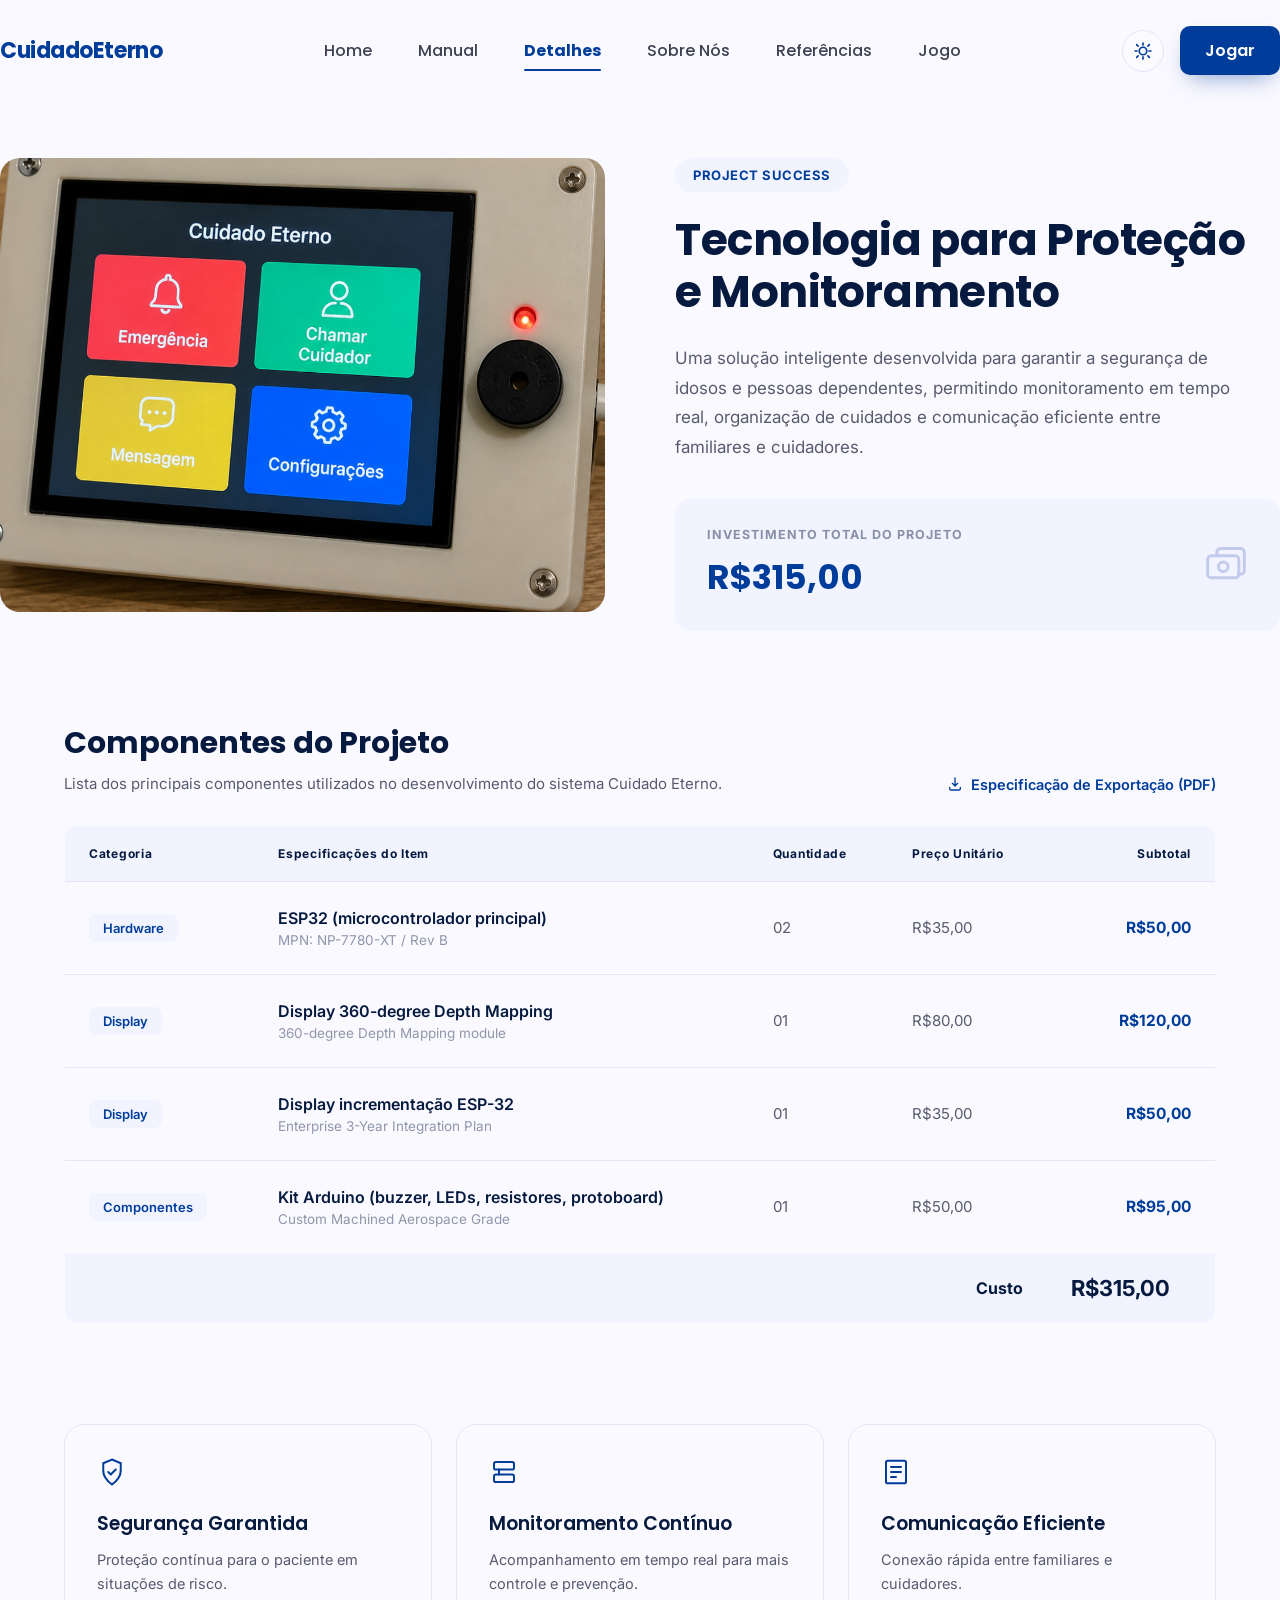
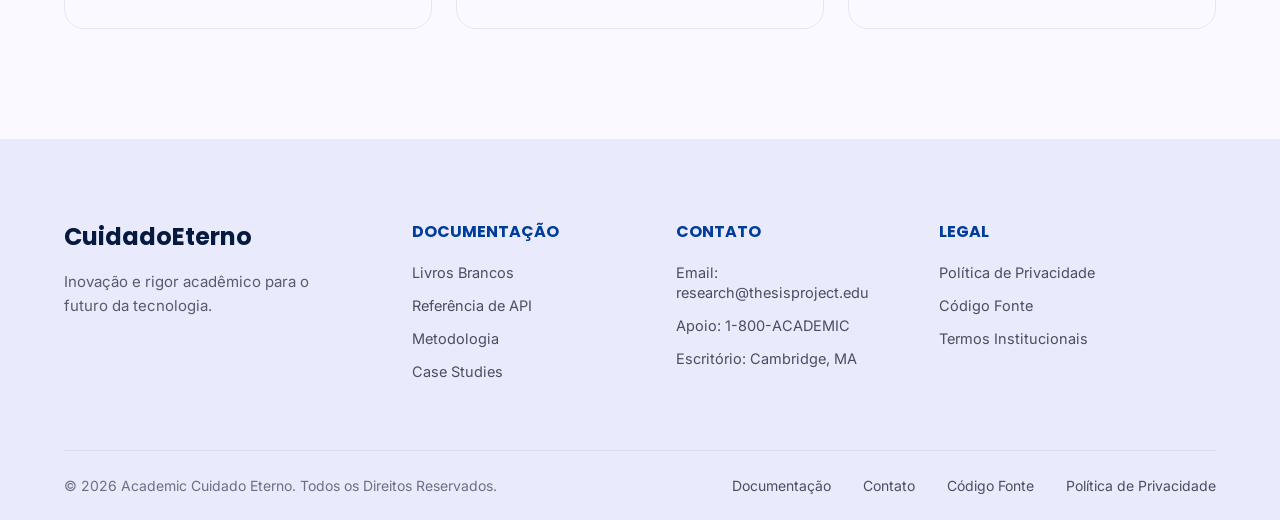
==== commit 6937919d: ".." ====
--- a/pags/detalhes.html
+++ b/pags/detalhes.html
@@ -107,7 +107,7 @@
         <tr>
           <td><span class="etiqueta">Display</span></td>
           <td>
-            <div class="item-nome">Precision LiDAR Scanning Array</div>
+            <div class="item-nome">Display 360-degree Depth Mapping</div>
             <div class="item-detalhe">360-degree Depth Mapping module</div>
           </td>
           <td>01</td>
@@ -117,7 +117,7 @@
         <tr>
           <td><span class="etiqueta">Display</span></td>
           <td>
-            <div class="item-nome">Academic Site License - Physics Engine</div>
+            <div class="item-nome">Display incrementação ESP-32</div>
             <div class="item-detalhe">Enterprise 3-Year Integration Plan</div>
           </td>
           <td>01</td>
--- a/pags/detalhes.css
+++ b/pags/detalhes.css
@@ -8,8 +8,8 @@
     --text-body:#585B6E;
     --border:#E3E6F5;
     --card:#FBFBFF;
-    --radius-lg:20px;
-    --radius-md:14px;
+    --radius-lg:1.25rem;
+    --radius-md:0.875rem;
   }
 
   *{margin:0;padding:0;box-sizing:border-box;}
@@ -33,9 +33,9 @@
   img{max-width:100%;display:block;}
 
   .wrap{
-    max-width:1600px;
+    max-width:100rem;
     margin:0 auto;
-    padding:0 64px;
+    padding:0 4rem;
   }
 
   /* ---------- NAVBAR ---------- */
@@ -44,17 +44,17 @@
     position:sticky;
     top:0;
     z-index:50;
-    border-bottom:1px solid transparent;
+    border-bottom:0.0625rem solid transparent;
     transition:background .25s ease;
   }
   .nav{
     display:flex;
     align-items:center;
     justify-content:space-between;
-    padding:26px 0;
+    padding:1.625rem 0;
   }
   .brand{
-    font-size:22px;
+    font-size:1.375rem;
     font-weight:700;
     color:var(--blue);
     letter-spacing:-0.02em;
@@ -62,10 +62,10 @@
   .nav-links{
     display:flex;
     align-items:center;
-    gap:46px;
+    gap:2.875rem;
   }
   .nav-link{
-    font-size:16px;
+    font-size:1rem;
     font-weight:500;
     color:#3d4152;
     position:relative;
@@ -79,29 +79,29 @@
   .nav-link.active::after{
     content:"";
     position:absolute;
-    left:0; right:0; bottom:-8px;
-    height:2px;
+    left:0; right:0; bottom:-0.5rem;
+    height:0.125rem;
     background:var(--blue);
-    border-radius:2px;
+    border-radius:0.125rem;
   }
   .btn{
     display:inline-flex;
     align-items:center;
-    gap:8px;
+    gap:0.5rem;
     font-weight:600;
-    font-size:16px;
-    border-radius:10px;
-    padding:13px 28px;
+    font-size:1rem;
+    border-radius:0.625rem;
+    padding:0.8125rem 1.75rem;
     cursor:pointer;
-    border:1.5px solid transparent;
+    border:0.09375rem solid transparent;
     transition:transform .18s ease, box-shadow .18s ease, background .18s ease;
     white-space:nowrap;
   }
-  .btn:hover{transform:translateY(-2px);}
+  .btn:hover{transform:translateY(-0.125rem);}
   .btn-primary{
     background:var(--blue);
     color:#fff;
-    box-shadow:0 10px 24px -10px rgba(0,61,155,.55);
+    box-shadow:0 0.625rem 1.5rem -0.625rem rgba(0,61,155,.55);
   }
   .btn-primary:hover{background:var(--blue-dark);}
   .btn-outline{
@@ -111,24 +111,24 @@
   }
   .btn-outline:hover{background:rgba(0,61,155,.06);}
   .btn-nav{
-    padding:11px 24px;
-    border-radius:10px;
+    padding:0.6875rem 1.5rem;
+    border-radius:0.625rem;
   }
 
   /* Ações do lado direito do menu (toggle de tema + botão Jogar) */
   .nav-actions{
     display:flex;
     align-items:center;
-    gap:16px;
+    gap:1rem;
   }
   .theme-toggle{
     display:flex;
     align-items:center;
     justify-content:center;
-    width:42px;
-    height:42px;
+    width:2.625rem;
+    height:2.625rem;
     border-radius:50%;
-    border:1.5px solid var(--border);
+    border:0.09375rem solid var(--border);
     background:var(--card);
     color:var(--blue);
     cursor:pointer;
@@ -136,12 +136,12 @@
     flex-shrink:0;
   }
   .theme-toggle:hover{
-    transform:translateY(-2px);
+    transform:translateY(-0.125rem);
     border-color:var(--blue);
   }
   .theme-toggle svg{
-    width:20px;
-    height:20px;
+    width:1.25rem;
+    height:1.25rem;
   }
   .theme-toggle .icon-moon{display:none;}
   .theme-toggle .icon-sun{display:block;}
@@ -150,15 +150,15 @@
 
   /* ---------- HERO ---------- */
   .hero{
-    padding:150px 0 170px;
+    padding:9.375rem 0 10.625rem;
   }
   .hero h1{
-    font-size:62px;
+    font-size:3.875rem;
     line-height:1.15;
     font-weight:700;
     color:var(--navy);
     letter-spacing:-0.01em;
-    max-width:920px;
+    max-width:57.5rem;
   }
   .hero h1 em{
     font-style:italic;
@@ -166,70 +166,70 @@
     font-weight:700;
   }
   .hero p{
-    margin-top:26px;
-    font-size:18px;
+    margin-top:1.625rem;
+    font-size:1.125rem;
     line-height:1.65;
-    max-width:540px;
+    max-width:33.75rem;
     color:var(--text-body);
   }
   .hero-actions{
     display:flex;
-    gap:18px;
-    margin-top:40px;
+    gap:1.125rem;
+    margin-top:2.5rem;
   }
 
   /* ---------- STRUCTURE SECTION ---------- */
   .structure{
     background:var(--bg-alt);
-    padding:130px 0 140px;
+    padding:8.125rem 0 8.75rem;
   }
   .structure-head{
     text-align:center;
-    max-width:700px;
-    margin:0 auto 64px;
+    max-width:43.75rem;
+    margin:0 auto 4rem;
   }
   .structure-head h2{
-    font-size:40px;
+    font-size:2.5rem;
     color:var(--navy);
     font-weight:700;
   }
   .structure-head p{
-    margin-top:14px;
-    font-size:17px;
+    margin-top:0.875rem;
+    font-size:1.0625rem;
     color:var(--text-body);
   }
 
   .structure-grid{
     display:grid;
     grid-template-columns:1.55fr 1fr 1fr;
-    gap:28px;
+    gap:1.75rem;
     align-items:stretch;
   }
   .panel{
     background:var(--card);
-    border:1px solid var(--border);
+    border:0.0625rem solid var(--border);
     border-radius:var(--radius-lg);
-    padding:42px;
+    padding:2.625rem;
     position:relative;
   }
   .panel-icon{
     position:absolute;
-    top:32px; right:32px;
-    width:36px; height:36px;
+    top:2rem; right:2rem;
+    width:2.25rem; height:2.25rem;
     color:#c7cce6;
   }
   .panel h3{
-    font-size:24px;
+    font-size:1.5rem;
     color:var(--navy);
     font-weight:600;
-    margin-bottom:18px;
+    margin-bottom:1.125rem;
     max-width:80%;
   }
   .panel p{
-    font-size:16px;
+    font-size:1rem;
     line-height:1.75;
     color:var(--text-body);
-    max-width:520px;
+    max-width:32.5rem;
   }
 
   .panel-dark{
@@ -240,66 +240,66 @@
     align-items:center;
     justify-content:center;
     text-align:center;
-    padding:44px 34px;
+    padding:2.75rem 2.125rem;
   }
   .panel-dark .icon-circle{
-    width:56px;height:56px;
+    width:3.5rem;height:3.5rem;
     display:flex;align-items:center;justify-content:center;
-    margin-bottom:20px;
+    margin-bottom:1.25rem;
   }
   .panel-dark h3{
     color:#fff;
-    font-size:24px;
-    margin-bottom:16px;
+    font-size:1.5rem;
+    margin-bottom:1rem;
   }
   .panel-dark p{
     color:rgba(255,255,255,.85);
-    font-size:16px;
+    font-size:1rem;
     line-height:1.75;
   }
 
   .stack{
     display:flex;
     flex-direction:column;
-    gap:28px;
+    gap:1.75rem;
   }
   .mini-card{
     background:var(--card);
-    border:1px solid var(--border);
+    border:0.0625rem solid var(--border);
     border-radius:var(--radius-lg);
-    padding:34px 32px;
+    padding:2.125rem 2rem;
     flex:1;
   }
   .mini-card .mini-icon{
-    width:30px;height:30px;
-    color:var(--blue);
-    margin-bottom:22px;
+    width:1.875rem;height:1.875rem;
+    color:var(--blue);
+    margin-bottom:1.375rem;
   }
   .mini-card h4{
-    font-size:18px;
+    font-size:1.125rem;
     color:var(--blue);
     font-weight:600;
-    margin-bottom:10px;
+    margin-bottom:0.625rem;
   }
   .mini-card p{
-    font-size:14.5px;
+    font-size:0.90625rem;
     line-height:1.65;
     color:var(--text-body);
   }
 
   /* ---------- PILLARS / TIMELINE SECTION ---------- */
   .pillars{
-    padding:150px 0 150px;
+    padding:9.375rem 0 9.375rem;
   }
   .pillars-grid{
     display:grid;
     grid-template-columns:.95fr 1.05fr;
-    gap:90px;
+    gap:5.625rem;
     align-items:center;
   }
   .photo-pair{
     display:flex;
-    gap:16px;
+    gap:1rem;
   }
   .photo-pair .photo{
     flex:1;
@@ -319,19 +319,19 @@
   }
   .timeline-item{
     position:relative;
-    padding:0 0 46px 6px;
-    border-left:2px solid #dfe3f5;
-    padding-left:34px;
+    padding:0 0 2.875rem 0.375rem;
+    border-left:0.125rem solid #dfe3f5;
+    padding-left:2.125rem;
   }
   .timeline-item:last-child{
-    border-left:2px solid transparent;
+    border-left:0.125rem solid transparent;
     padding-bottom:0;
   }
   .timeline-num{
     position:absolute;
-    left:-2px;
-    top:-14px;
-    font-size:78px;
+    left:-0.125rem;
+    top:-0.875rem;
+    font-size:4.875rem;
     font-weight:700;
     color:var(--blue);
     opacity:.12;
@@ -343,88 +343,88 @@
   .timeline-item h3{
     position:relative;
     z-index:1;
-    font-size:24px;
+    font-size:1.5rem;
     color:var(--navy);
     font-weight:600;
-    margin-bottom:12px;
+    margin-bottom:0.75rem;
   }
   .timeline-item p{
     position:relative;
     z-index:1;
-    font-size:16.5px;
+    font-size:1.03125rem;
     line-height:1.7;
-    max-width:560px;
+    max-width:35rem;
   }
 
   /* ---------- FOOTER ---------- */
   footer{
     background:var(--footer-bg);
-    padding-top:80px;
+    padding-top:5rem;
     transition:background .25s ease;
   }
   .footer-top{
     display:grid;
     grid-template-columns:1.4fr 1fr 1fr 1.3fr;
-    gap:50px;
-    padding-bottom:56px;
-    border-bottom:1px solid #d8dcf3;
+    gap:3.125rem;
+    padding-bottom:3.5rem;
+    border-bottom:0.0625rem solid #d8dcf3;
   }
   .footer-brand h3{
-    font-size:24px;
-    color:var(--navy);
-    font-weight:700;
-    margin-bottom:16px;
+    font-size:1.5rem;
+    color:var(--navy);
+    font-weight:700;
+    margin-bottom:1rem;
   }
   .footer-brand p{
-    font-size:15px;
+    font-size:0.9375rem;
     line-height:1.65;
-    max-width:250px;
+    max-width:15.625rem;
     color:var(--text-body);
   }
   .footer-col h4{
-    font-size:16px;
-    color:var(--blue);
-    font-weight:700;
-    margin-bottom:18px;
+    font-size:1rem;
+    color:var(--blue);
+    font-weight:700;
+    margin-bottom:1.125rem;
   }
   .footer-col li{
-    margin-bottom:13px;
+    margin-bottom:0.8125rem;
   }
   .footer-col a{
-    font-size:14.5px;
+    font-size:0.90625rem;
     color:#4a4e63;
     transition:color .2s ease;
   }
   .footer-col a:hover{color:var(--blue);}
   .footer-bottom{
     text-align:center;
-    padding:28px 0;
-    font-size:14px;
+    padding:1.75rem 0;
+    font-size:0.875rem;
     color:#6b6f85;
   }
 
   /* ---------- PAGE HERO (Manual) ---------- */
   .page-hero{
-    padding:84px 0 56px;
+    padding:5.25rem 0 3.5rem;
     text-align:center;
   }
   .eyebrow{
-    font-size:13.5px;
+    font-size:0.84375rem;
     font-weight:700;
     letter-spacing:.14em;
     color:var(--blue);
-    margin-bottom:16px;
+    margin-bottom:1rem;
   }
   .page-hero h1{
-    font-size:46px;
+    font-size:2.875rem;
     font-weight:700;
     color:var(--navy);
     letter-spacing:-0.01em;
   }
   .page-hero p{
-    margin:20px auto 0;
-    max-width:700px;
-    font-size:17px;
+    margin:1.25rem auto 0;
+    max-width:43.75rem;
+    font-size:1.0625rem;
     line-height:1.7;
     color:var(--text-body);
   }
@@ -432,7 +432,7 @@
   /* ---------- VIDEO / HERO MEDIA ---------- */
   .video-frame{
     position:relative;
-    max-width:1500px;
+    max-width:93.75rem;
     margin:0 auto;
     border-radius:var(--radius-lg);
     overflow:hidden;
@@ -450,46 +450,46 @@
     position:absolute;
     top:50%; left:50%;
     transform:translate(-50%,-50%);
-    width:74px;height:74px;
+    width:4.625rem;height:4.625rem;
     border-radius:50%;
     background:var(--blue);
     display:flex;align-items:center;justify-content:center;
-    box-shadow:0 14px 30px -8px rgba(0,20,60,.55);
+    box-shadow:0 0.875rem 1.875rem -0.5rem rgba(0,20,60,.55);
     cursor:pointer;
     z-index:2;
     border:none;
     transition:transform .2s ease;
   }
   .play-btn:hover{transform:translate(-50%,-50%) scale(1.06);}
-  .play-btn svg{width:26px;height:26px;fill:#fff;margin-left:3px;}
+  .play-btn svg{width:1.625rem;height:1.625rem;fill:#fff;margin-left:0.1875rem;}
   .video-controls{
     position:absolute;
-    right:20px; bottom:18px;
-    display:flex; gap:12px;
+    right:1.25rem; bottom:1.125rem;
+    display:flex; gap:0.75rem;
     z-index:2;
   }
   .video-controls svg{
-    width:18px;height:18px;
+    width:1.125rem;height:1.125rem;
     color:rgba(255,255,255,.85);
   }
 
   /* ---------- PROTOCOL SECTION ---------- */
   .protocol{
-    padding:24px 0 20px;
+    padding:1.5rem 0 1.25rem;
   }
   .section-title{
     display:flex;
     align-items:center;
-    gap:16px;
-    margin-bottom:42px;
+    gap:1rem;
+    margin-bottom:2.625rem;
   }
   .section-title .bar{
-    width:4px;height:32px;
+    width:0.25rem;height:2rem;
     background:var(--blue);
-    border-radius:2px;
+    border-radius:0.125rem;
   }
   .section-title h2{
-    font-size:30px;
+    font-size:1.875rem;
     color:var(--navy);
     font-weight:700;
   }
@@ -497,17 +497,17 @@
   .bento{
     display:grid;
     grid-template-columns:repeat(3,1fr);
-    gap:26px;
-    margin-bottom:26px;
+    gap:1.625rem;
+    margin-bottom:1.625rem;
   }
   .proto-card{
     grid-column:span 2;
     background:var(--card);
-    border:1px solid var(--border);
+    border:0.0625rem solid var(--border);
     border-radius:var(--radius-lg);
-    padding:40px;
-    display:flex;
-    gap:32px;
+    padding:2.5rem;
+    display:flex;
+    gap:2rem;
     align-items:flex-start;
   }
   .proto-card.narrow{grid-column:span 1;}
@@ -521,56 +521,56 @@
 
   .badge-num{
     flex-shrink:0;
-    width:58px;height:58px;
-    border-radius:12px;
+    width:3.625rem;height:3.625rem;
+    border-radius:0.75rem;
     background:var(--blue);
     color:#fff;
     font-family:'Poppins',sans-serif;
     font-weight:700;
-    font-size:21px;
+    font-size:1.3125rem;
     display:flex;align-items:center;justify-content:center;
   }
   .proto-card.dark .badge-num{
     background:#fff;
     color:var(--blue);
-    margin-bottom:24px;
+    margin-bottom:1.5rem;
   }
 
   .proto-body{flex:1;}
   .proto-body h3{
-    font-size:21px;
+    font-size:1.3125rem;
     color:var(--navy);
     font-weight:600;
     display:flex;
     align-items:center;
-    gap:9px;
-    margin-bottom:12px;
-  }
-  .proto-body h3 svg{width:19px;height:19px;color:var(--blue);flex-shrink:0;}
+    gap:0.5625rem;
+    margin-bottom:0.75rem;
+  }
+  .proto-body h3 svg{width:1.1875rem;height:1.1875rem;color:var(--blue);flex-shrink:0;}
   .proto-card.dark .proto-body h3{color:#fff;}
   .proto-body p{
-    font-size:15.5px;
+    font-size:0.96875rem;
     line-height:1.7;
     color:var(--text-body);
   }
   .proto-card.dark .proto-body p{color:rgba(255,255,255,.85);}
 
-  .checklist{margin-top:16px;}
+  .checklist{margin-top:1rem;}
   .checklist li{
     display:flex;
-    gap:9px;
+    gap:0.5625rem;
     align-items:flex-start;
-    font-size:15px;
+    font-size:0.9375rem;
     font-weight:600;
     color:var(--navy);
-    margin-bottom:9px;
+    margin-bottom:0.5625rem;
     line-height:1.55;
   }
-  .checklist svg{width:17px;height:17px;color:var(--blue);flex-shrink:0;margin-top:2px;}
+  .checklist svg{width:1.0625rem;height:1.0625rem;color:var(--blue);flex-shrink:0;margin-top:0.125rem;}
 
   .proto-media{
     flex-shrink:0;
-    width:230px;
+    width:14.375rem;
     border-radius:var(--radius-md);
     overflow:hidden;
     align-self:stretch;
@@ -578,86 +578,86 @@
   .proto-media img{width:100%;height:100%;object-fit:cover;}
 
   .field-pill{
-    margin-top:22px;
+    margin-top:1.375rem;
     display:flex;
     align-items:center;
     justify-content:space-between;
-    border:1px solid var(--border);
-    border-radius:10px;
-    padding:14px 18px;
-    font-size:14.5px;
+    border:0.0625rem solid var(--border);
+    border-radius:0.625rem;
+    padding:0.875rem 1.125rem;
+    font-size:0.90625rem;
     color:var(--navy);
     font-weight:500;
   }
   .field-pill .dot{
-    width:8px;height:8px;border-radius:50%;
+    width:0.5rem;height:0.5rem;border-radius:50%;
     background:var(--blue);
   }
 
   .stat-box{
-    border:1px solid var(--border);
-    border-radius:12px;
-    padding:16px 20px;
+    border:0.0625rem solid var(--border);
+    border-radius:0.75rem;
+    padding:1rem 1.25rem;
     flex:1;
   }
   .stat-box .label{
-    font-size:11.5px;
+    font-size:0.71875rem;
     font-weight:700;
     letter-spacing:.06em;
     color:#9096ab;
-    margin-bottom:7px;
+    margin-bottom:0.4375rem;
   }
   .stat-box .value{
-    font-size:19px;
+    font-size:1.1875rem;
     font-weight:700;
     color:var(--navy);
     font-family:'Poppins',sans-serif;
   }
-  .stat-row{display:flex;gap:16px;margin-top:20px;}
+  .stat-row{display:flex;gap:1rem;margin-top:1.25rem;}
 
   .media-card{
     display:flex;
     align-items:flex-start;
-    gap:30px;
+    gap:1.875rem;
     position:relative;
   }
-  .media-card .proto-media{width:260px;flex-shrink:0;}
+  .media-card .proto-media{width:16.25rem;flex-shrink:0;}
   .media-card .badge-num{position:absolute;top:0;right:0;}
-  .media-card .proto-body{padding-right:78px;}
+  .media-card .proto-body{padding-right:4.875rem;}
 
   /* ---------- FAQ SECTION ---------- */
   .faq{
     background:var(--bg-alt);
     border-radius:var(--radius-lg);
-    margin:110px auto 120px;
-    padding:72px 56px;
-    max-width:1600px;
+    margin:6.875rem auto 7.5rem;
+    padding:4.5rem 3.5rem;
+    max-width:100rem;
   }
   .faq-head{
     text-align:center;
-    margin-bottom:42px;
+    margin-bottom:2.625rem;
   }
   .faq-head h2{
-    font-size:32px;
+    font-size:2rem;
     color:var(--navy);
     font-weight:700;
   }
   .faq-head p{
-    margin-top:12px;
-    font-size:16px;
+    margin-top:0.75rem;
+    font-size:1rem;
     color:var(--text-body);
   }
   .accordion{
-    max-width:980px;
+    max-width:61.25rem;
     margin:0 auto;
     display:flex;
     flex-direction:column;
-    gap:16px;
+    gap:1rem;
   }
   .accordion-item{
     background:var(--card);
-    border:1px solid var(--border);
-    border-radius:14px;
+    border:0.0625rem solid var(--border);
+    border-radius:0.875rem;
     overflow:hidden;
   }
   .accordion-question{
@@ -665,19 +665,19 @@
     display:flex;
     align-items:center;
     justify-content:space-between;
-    gap:16px;
-    padding:22px 26px;
+    gap:1rem;
+    padding:1.375rem 1.625rem;
     background:none;
     border:none;
     cursor:pointer;
     text-align:left;
     font-family:'Poppins',sans-serif;
-    font-size:16px;
+    font-size:1rem;
     font-weight:600;
     color:var(--navy);
   }
   .accordion-question svg{
-    width:16px;height:16px;
+    width:1rem;height:1rem;
     color:var(--navy);
     flex-shrink:0;
     transition:transform .25s ease;
@@ -688,14 +688,14 @@
     overflow:hidden;
     transition:max-height .3s ease;
   }
-  .accordion-item.open .accordion-answer{max-height:200px;}
+  .accordion-item.open .accordion-answer{max-height:12.5rem;}
   .accordion-answer p{
-    padding:0 24px 22px;
-    font-size:14.5px;
+    padding:0 1.5rem 1.375rem;
+    font-size:0.90625rem;
     line-height:1.65;
     color:var(--text-body);
-    border-top:1px solid var(--border);
-    padding-top:16px;
+    border-top:0.0625rem solid var(--border);
+    padding-top:1rem;
   }
 
   /* ================================================
@@ -707,20 +707,20 @@
     align-items:center;
     background:var(--bg-alt);
     color:var(--blue);
-    font-size:13px;
+    font-size:0.8125rem;
     font-weight:700;
     letter-spacing:.04em;
-    padding:9px 18px;
-    border-radius:999px;
-    margin-bottom:22px;
+    padding:0.5625rem 1.125rem;
+    border-radius:62.4375rem;
+    margin-bottom:1.375rem;
   }
 
   .vitrine{
     display:grid;
     grid-template-columns:1fr 1fr;
-    gap:70px;
+    gap:4.375rem;
     align-items:start;
-    padding:56px 0 90px;
+    padding:3.5rem 0 5.625rem;
   }
 
   .vitrine-foto{
@@ -733,132 +733,132 @@
   }
 
   .vitrine-texto h1{
-    font-size:44px;
+    font-size:2.75rem;
     font-weight:700;
     color:var(--navy);
     line-height:1.18;
     letter-spacing:-0.01em;
-    margin-bottom:26px;
+    margin-bottom:1.625rem;
   }
   .vitrine-texto > p{
-    font-size:17px;
+    font-size:1.0625rem;
     line-height:1.75;
     color:var(--text-body);
-    max-width:560px;
+    max-width:35rem;
   }
 
   .cartao-valor{
-    margin-top:36px;
+    margin-top:2.25rem;
     background:var(--bg-alt);
-    border-radius:16px;
-    padding:28px 32px;
+    border-radius:1rem;
+    padding:1.75rem 2rem;
     display:flex;
     align-items:center;
     justify-content:space-between;
   }
   .cartao-valor .rotulo{
-    font-size:12.5px;
+    font-size:0.78125rem;
     font-weight:700;
     letter-spacing:.08em;
     color:#8890a8;
-    margin-bottom:10px;
+    margin-bottom:0.625rem;
   }
   .cartao-valor .valor{
-    font-size:34px;
+    font-size:2.125rem;
     font-weight:700;
     color:var(--blue);
     font-family:'Poppins',sans-serif;
   }
   .cartao-valor svg{
-    width:44px;height:44px;
+    width:2.75rem;height:2.75rem;
     color:#c3cbec;
     flex-shrink:0;
   }
 
   .lista-componentes{
-    padding-bottom:100px;
+    padding-bottom:6.25rem;
   }
   .lista-componentes-cabecalho{
     display:flex;
     align-items:flex-end;
     justify-content:space-between;
-    gap:24px;
-    margin-bottom:32px;
+    gap:1.5rem;
+    margin-bottom:2rem;
     flex-wrap:wrap;
   }
   .lista-componentes-cabecalho h2{
-    font-size:30px;
-    color:var(--navy);
-    font-weight:700;
-    margin-bottom:8px;
+    font-size:1.875rem;
+    color:var(--navy);
+    font-weight:700;
+    margin-bottom:0.5rem;
   }
   .lista-componentes-cabecalho p{
-    font-size:15px;
+    font-size:0.9375rem;
     color:var(--text-body);
   }
   .link-exportar{
     display:inline-flex;
     align-items:center;
-    gap:8px;
-    font-size:14.5px;
+    gap:0.5rem;
+    font-size:0.90625rem;
     font-weight:600;
     color:var(--blue);
     flex-shrink:0;
   }
-  .link-exportar svg{width:16px;height:16px;}
+  .link-exportar svg{width:1rem;height:1rem;}
   .link-exportar:hover{text-decoration:underline;}
 
   .tabela-preco{
     width:100%;
     border-collapse:collapse;
-    border:1px solid var(--border);
+    border:0.0625rem solid var(--border);
     border-radius:var(--radius-md);
     overflow:hidden;
   }
   .tabela-preco thead th{
     background:var(--bg-alt);
     text-align:left;
-    font-size:12px;
+    font-size:0.75rem;
     font-weight:700;
     letter-spacing:.06em;
     color:var(--navy);
-    padding:20px 24px;
+    padding:1.25rem 1.5rem;
   }
   .tabela-preco thead th:last-child,
   .tabela-preco tbody td:last-child{text-align:right;}
   .tabela-preco thead th:nth-child(3),
   .tabela-preco tbody td:nth-child(3){text-align:left;}
   .tabela-preco tbody td{
-    padding:26px 24px;
-    border-top:1px solid var(--border);
-    font-size:15px;
+    padding:1.625rem 1.5rem;
+    border-top:0.0625rem solid var(--border);
+    font-size:0.9375rem;
     color:var(--text-body);
     vertical-align:middle;
   }
   .tabela-preco .item-nome{
-    font-size:16px;
+    font-size:1rem;
     font-weight:600;
     color:var(--navy);
-    margin-bottom:4px;
+    margin-bottom:0.25rem;
   }
   .tabela-preco .item-detalhe{
-    font-size:13.5px;
+    font-size:0.84375rem;
     color:#9096ab;
   }
   .tabela-preco .subtotal{
     font-weight:700;
     color:var(--blue);
-    font-size:15.5px;
+    font-size:0.96875rem;
   }
   .tabela-preco tfoot td{
     background:var(--bg-alt);
-    padding:22px 24px;
-    font-size:16px;
+    padding:1.375rem 1.5rem;
+    font-size:1rem;
     font-weight:700;
     color:var(--navy);
   }
   .tabela-preco tfoot .subtotal{
-    font-size:22px;
+    font-size:1.375rem;
     color:var(--navy);
   }
 
@@ -866,48 +866,48 @@
     display:inline-block;
     background:var(--bg-alt);
     color:var(--blue);
-    font-size:13px;
+    font-size:0.8125rem;
     font-weight:600;
-    padding:6px 14px;
-    border-radius:8px;
+    padding:0.375rem 0.875rem;
+    border-radius:0.5rem;
   }
 
   .grade-beneficios{
     display:grid;
     grid-template-columns:repeat(3,1fr);
-    gap:24px;
-    padding-bottom:110px;
+    gap:1.5rem;
+    padding-bottom:6.875rem;
   }
   .cartao-beneficio{
-    border:1px solid var(--border);
+    border:0.0625rem solid var(--border);
     border-radius:var(--radius-lg);
-    padding:32px;
+    padding:2rem;
   }
   .cartao-beneficio svg{
-    width:30px;height:30px;
-    color:var(--blue);
-    margin-bottom:18px;
+    width:1.875rem;height:1.875rem;
+    color:var(--blue);
+    margin-bottom:1.125rem;
   }
   .cartao-beneficio h3{
-    font-size:19px;
+    font-size:1.1875rem;
     font-weight:600;
     color:var(--navy);
-    margin-bottom:10px;
+    margin-bottom:0.625rem;
   }
   .cartao-beneficio p{
-    font-size:14.5px;
+    font-size:0.90625rem;
     line-height:1.65;
     color:var(--text-body);
   }
 
   .rodape-links-extra{
     display:flex;
-    gap:32px;
+    gap:2rem;
     justify-content:flex-end;
     flex-wrap:wrap;
   }
   .rodape-links-extra a{
-    font-size:14px;
+    font-size:0.875rem;
     color:#4a4e63;
   }
   .rodape-links-extra a:hover{color:var(--blue);}
@@ -916,45 +916,45 @@
     align-items:center;
     justify-content:space-between;
     flex-wrap:wrap;
-    gap:16px;
-  }
-
-  @media (max-width:960px){
-    .vitrine{grid-template-columns:1fr;gap:40px;}
+    gap:1rem;
+  }
+
+  @media (max-width:60rem){
+    .vitrine{grid-template-columns:1fr;gap:2.5rem;}
     .grade-beneficios{grid-template-columns:1fr;}
     .tabela-preco{display:block;overflow-x:auto;}
     .rodape-base{flex-direction:column;align-items:flex-start;}
   }
 
   /* ---------- RESPONSIVE ---------- */
-  @media (max-width:960px){
-    .wrap{padding:0 24px;}
+  @media (max-width:60rem){
+    .wrap{padding:0 1.5rem;}
     .nav-links{display:none;}
-    .hero{padding:80px 0 90px;}
-    .hero h1{font-size:38px;}
+    .hero{padding:5rem 0 5.625rem;}
+    .hero h1{font-size:2.375rem;}
     .structure-grid{grid-template-columns:1fr;}
     .stack{flex-direction:row;}
-    .pillars-grid{grid-template-columns:1fr;gap:50px;}
-    .footer-top{grid-template-columns:1fr 1fr;row-gap:36px;}
-  }
-  @media (max-width:560px){
-    .hero h1{font-size:30px;}
+    .pillars-grid{grid-template-columns:1fr;gap:3.125rem;}
+    .footer-top{grid-template-columns:1fr 1fr;row-gap:2.25rem;}
+  }
+  @media (max-width:35rem){
+    .hero h1{font-size:1.875rem;}
     .stack{flex-direction:column;}
     .photo-pair{flex-direction:row;}
     .footer-top{grid-template-columns:1fr;}
-    .structure-head h2{font-size:26px;}
-  }
-
-  @media (max-width:860px){
-    .page-hero h1{font-size:30px;}
+    .structure-head h2{font-size:1.625rem;}
+  }
+
+  @media (max-width:53.75rem){
+    .page-hero h1{font-size:1.875rem;}
     .bento{grid-template-columns:1fr;}
     .proto-card, .proto-card.narrow, .proto-card.dark, .proto-card.wide-media{grid-column:span 1;}
     .proto-card{flex-direction:column;}
-    .proto-media{width:100%;height:200px;}
+    .proto-media{width:100%;height:12.5rem;}
     .media-card{flex-direction:column;}
     .media-card .proto-body{padding-right:0;}
-    .media-card .badge-num{position:static;margin-bottom:16px;}
-    .faq{padding:48px 24px;}
+    .media-card .badge-num{position:static;margin-bottom:1rem;}
+    .faq{padding:3rem 1.5rem;}
     .stat-row{flex-direction:column;}
   }
 
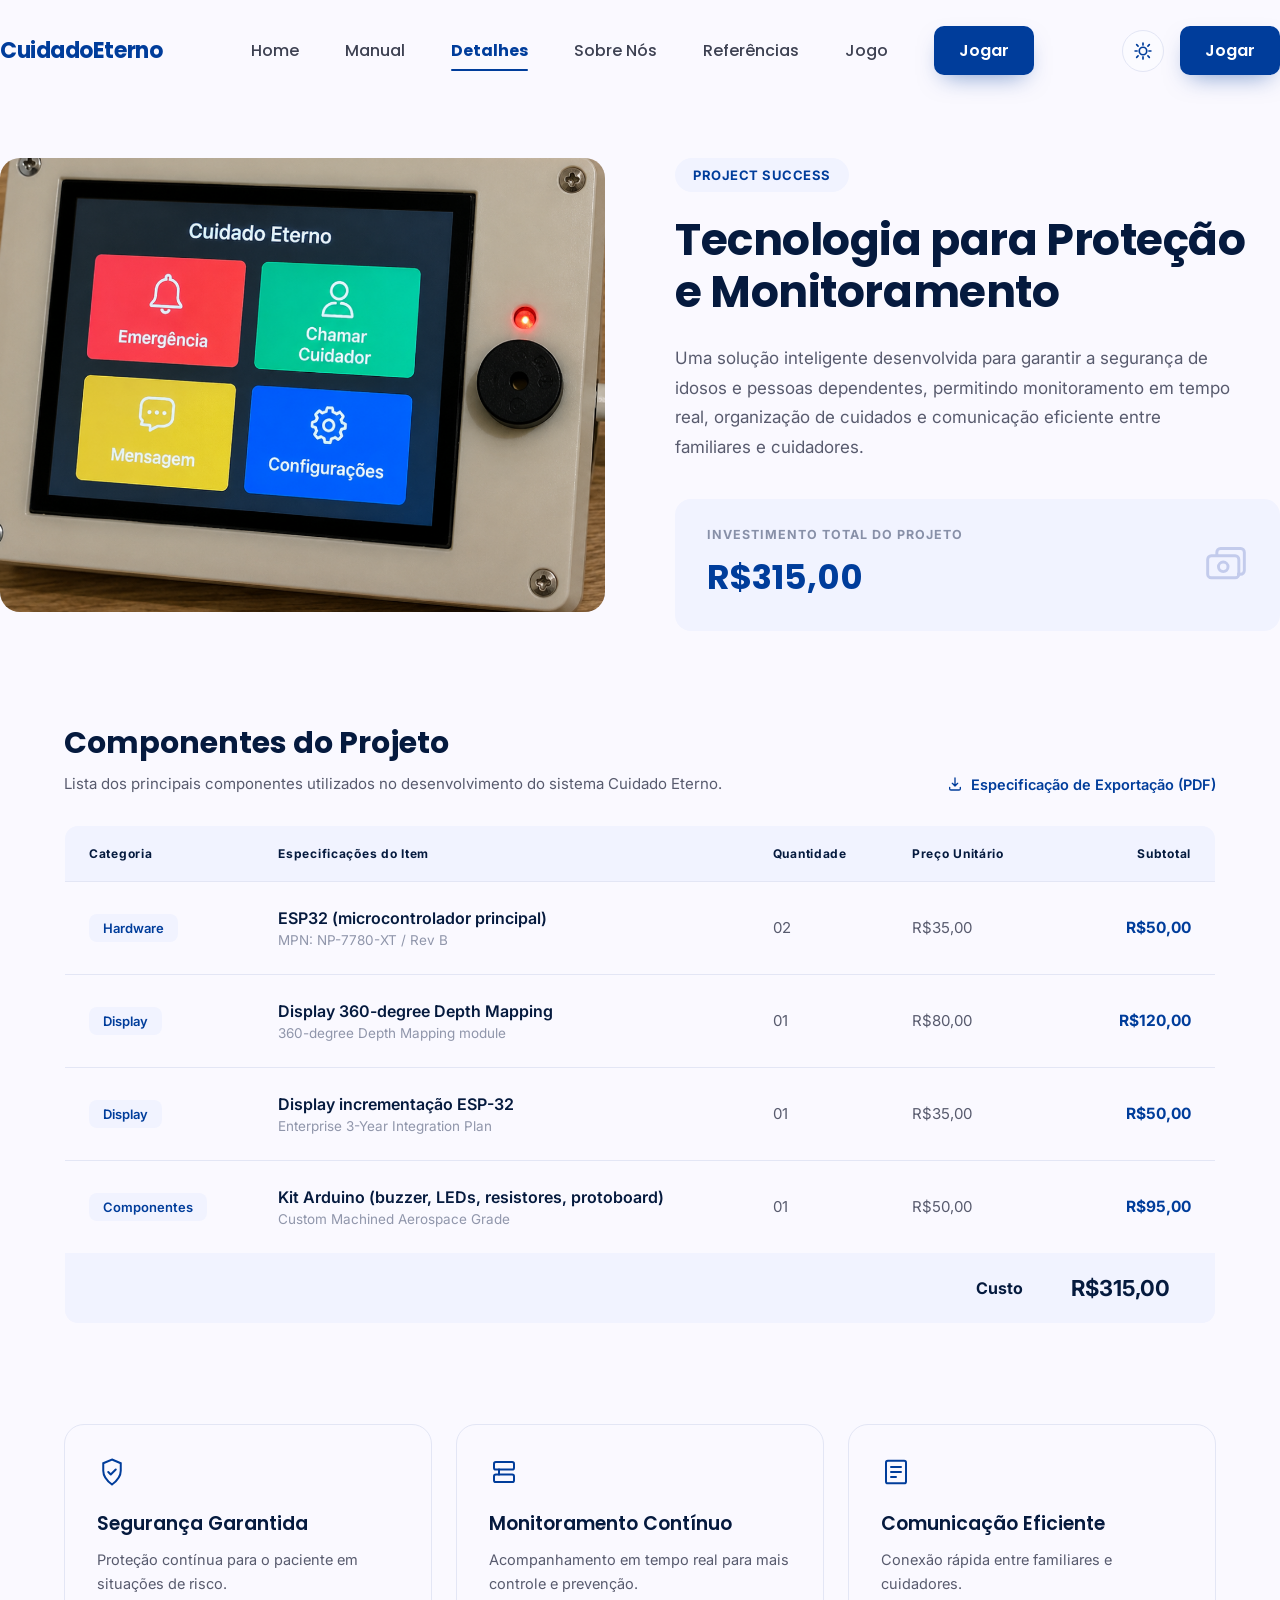
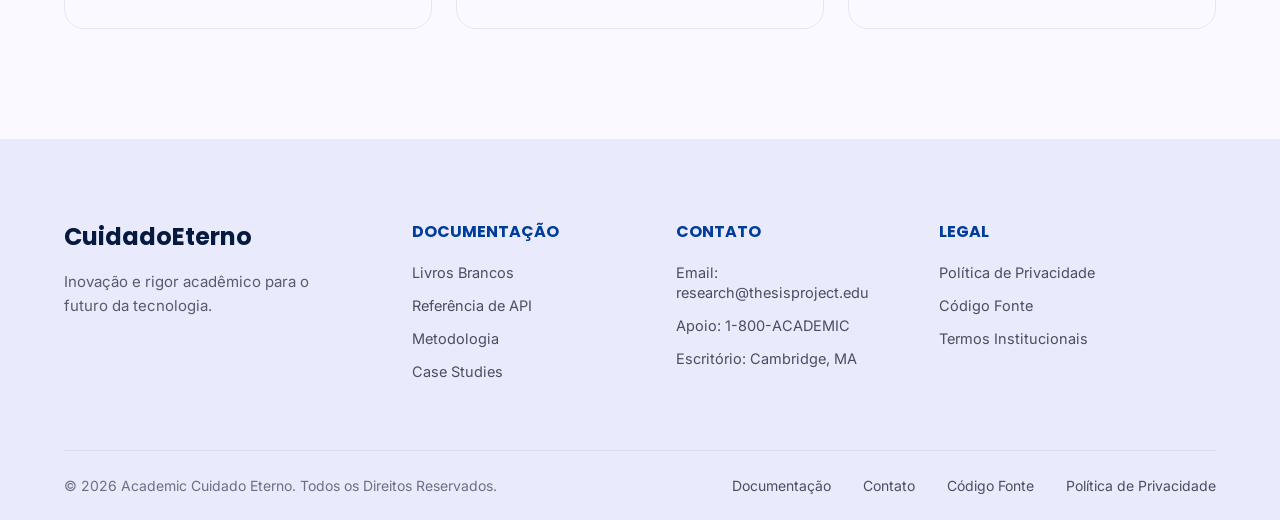
==== commit 65e96489: "..." ====
--- a/pags/detalhes.html
+++ b/pags/detalhes.html
@@ -9,7 +9,6 @@
 <link href="https://fonts.googleapis.com/css2?family=Poppins:ital,wght@0,400;0,500;0,600;0,700;1,600;1,700&family=Inter:wght@400;500;600&display=swap" rel="stylesheet">
 <link rel="stylesheet" href="detalhes.css">
 <script>
-  // Aplica o tema salvo antes de renderizar, evitando o "flash" de tela clara
   (function () {
     const saved = localStorage.getItem('theme');
     if (saved === 'dark') document.documentElement.classList.add('dark-mode');
@@ -21,13 +20,14 @@
 <header>
   <div class="wrap nav">
     <a href="index.html" class="brand">CuidadoEterno</a>
-    <nav class="nav-links">
+    <nav class="nav-links" id="navLinks">
       <a href="../index.html" class="nav-link">Home</a>
       <a href="./instrucoes.html" class="nav-link">Manual</a>
       <a href="./detalhes.html" class="nav-link active">Detalhes</a>
       <a href="#sobre" class="nav-link">Sobre Nós</a>
       <a href="#referencias" class="nav-link">Referências</a>
       <a href="#jogo" class="nav-link">Jogo</a>
+      <a href="#jogar" class="btn btn-primary btn-nav nav-link-cta">Jogar</a>
     </nav>
     <div class="nav-actions">
       <button type="button" class="theme-toggle" id="themeToggle" aria-label="Alternar modo escuro" title="Alternar modo escuro">
@@ -39,9 +39,15 @@
           <path d="M20 14.5A8.5 8.5 0 1 1 9.5 4a6.8 6.8 0 0 0 10.5 10.5Z"/>
         </svg>
       </button>
-      <a href="#jogar" class="btn btn-primary btn-nav">Jogar</a>
+      <a href="#jogar" class="btn btn-primary btn-nav btn-nav-desktop">Jogar</a>
+      <button type="button" class="hamburger" id="hamburger" aria-label="Abrir menu" aria-expanded="false" aria-controls="navLinks">
+        <span></span>
+        <span></span>
+        <span></span>
+      </button>
     </div>
   </div>
+  <div class="nav-overlay" id="navOverlay"></div>
 </header>
 
 <main>
@@ -210,5 +216,29 @@
 </footer>
 
 <script src="../script.js"></script>
+<script>
+  (function () {
+    const html = document.documentElement;
+    const hamburger = document.getElementById('hamburger');
+    const navLinks = document.getElementById('navLinks');
+    const overlay = document.getElementById('navOverlay');
+
+    function closeMenu() {
+      html.classList.remove('nav-open');
+      hamburger.setAttribute('aria-expanded', 'false');
+    }
+
+    function toggleMenu() {
+      const isOpen = html.classList.toggle('nav-open');
+      hamburger.setAttribute('aria-expanded', String(isOpen));
+    }
+
+    hamburger.addEventListener('click', toggleMenu);
+    overlay.addEventListener('click', closeMenu);
+    navLinks.querySelectorAll('a').forEach(function (link) {
+      link.addEventListener('click', closeMenu);
+    });
+  })();
+</script>
 </body>
 </html>
--- a/pags/detalhes.css
+++ b/pags/detalhes.css
@@ -16,6 +16,10 @@
 
   html{scroll-behavior:smooth;}
 
+  html, body{
+    overflow-x:hidden;
+  }
+
   body{
     font-family:'Inter',sans-serif;
     color:var(--text-body);
@@ -38,7 +42,6 @@
     padding:0 4rem;
   }
 
-  /* ---------- NAVBAR ---------- */
   header{
     background:var(--bg);
     position:sticky;
@@ -83,6 +86,9 @@
     height:0.125rem;
     background:var(--blue);
     border-radius:0.125rem;
+  }
+  .nav-link-cta{
+    display:none;
   }
   .btn{
     display:inline-flex;
@@ -115,7 +121,6 @@
     border-radius:0.625rem;
   }
 
-  /* Ações do lado direito do menu (toggle de tema + botão Jogar) */
   .nav-actions{
     display:flex;
     align-items:center;
@@ -148,7 +153,54 @@
   html.dark-mode .theme-toggle .icon-sun{display:none;}
   html.dark-mode .theme-toggle .icon-moon{display:block;}
 
-  /* ---------- HERO ---------- */
+  .hamburger{
+    display:none;
+    flex-direction:column;
+    justify-content:center;
+    align-items:center;
+    gap:0.3125rem;
+    width:2.625rem;
+    height:2.625rem;
+    border-radius:50%;
+    border:0.09375rem solid var(--border);
+    background:var(--card);
+    cursor:pointer;
+    flex-shrink:0;
+    z-index:70;
+    position:relative;
+  }
+  .hamburger span{
+    display:block;
+    width:1.125rem;
+    height:0.125rem;
+    border-radius:0.125rem;
+    background:var(--navy);
+    transition:transform .25s ease, opacity .25s ease;
+  }
+  html.nav-open .hamburger span:nth-child(1){
+    transform:translateY(0.4375rem) rotate(45deg);
+  }
+  html.nav-open .hamburger span:nth-child(2){
+    opacity:0;
+  }
+  html.nav-open .hamburger span:nth-child(3){
+    transform:translateY(-0.4375rem) rotate(-45deg);
+  }
+
+  .nav-overlay{
+    position:fixed;
+    inset:0;
+    background:rgba(5,10,25,.45);
+    opacity:0;
+    pointer-events:none;
+    transition:opacity .3s ease;
+    z-index:55;
+  }
+  html.nav-open .nav-overlay{
+    opacity:1;
+    pointer-events:auto;
+  }
+
   .hero{
     padding:9.375rem 0 10.625rem;
   }
@@ -178,7 +230,6 @@
     margin-top:2.5rem;
   }
 
-  /* ---------- STRUCTURE SECTION ---------- */
   .structure{
     background:var(--bg-alt);
     padding:8.125rem 0 8.75rem;
@@ -287,7 +338,6 @@
     color:var(--text-body);
   }
 
-  /* ---------- PILLARS / TIMELINE SECTION ---------- */
   .pillars{
     padding:9.375rem 0 9.375rem;
   }
@@ -356,7 +406,6 @@
     max-width:35rem;
   }
 
-  /* ---------- FOOTER ---------- */
   footer{
     background:var(--footer-bg);
     padding-top:5rem;
@@ -403,7 +452,6 @@
     color:#6b6f85;
   }
 
-  /* ---------- PAGE HERO (Manual) ---------- */
   .page-hero{
     padding:5.25rem 0 3.5rem;
     text-align:center;
@@ -429,7 +477,6 @@
     color:var(--text-body);
   }
 
-  /* ---------- VIDEO / HERO MEDIA ---------- */
   .video-frame{
     position:relative;
     max-width:93.75rem;
@@ -473,7 +520,6 @@
     color:rgba(255,255,255,.85);
   }
 
-  /* ---------- PROTOCOL SECTION ---------- */
   .protocol{
     padding:1.5rem 0 1.25rem;
   }
@@ -625,7 +671,6 @@
   .media-card .badge-num{position:absolute;top:0;right:0;}
   .media-card .proto-body{padding-right:4.875rem;}
 
-  /* ---------- FAQ SECTION ---------- */
   .faq{
     background:var(--bg-alt);
     border-radius:var(--radius-lg);
@@ -698,10 +743,6 @@
     padding-top:1rem;
   }
 
-  /* ================================================
-     PÁGINA: DETALHES DO PROJETO
-     ================================================ */
-
   .selo{
     display:inline-flex;
     align-items:center;
@@ -926,10 +967,44 @@
     .rodape-base{flex-direction:column;align-items:flex-start;}
   }
 
-  /* ---------- RESPONSIVE ---------- */
   @media (max-width:60rem){
     .wrap{padding:0 1.5rem;}
-    .nav-links{display:none;}
+
+    .hamburger{
+      display:flex;
+    }
+
+    .nav-links{
+      position:fixed;
+      top:0;
+      right:-100%;
+      width:78%;
+      max-width:22rem;
+      height:100vh;
+      background:var(--bg);
+      flex-direction:column;
+      align-items:flex-start;
+      justify-content:flex-start;
+      gap:1.75rem;
+      padding:6.5rem 2rem 2rem;
+      transition:right .3s ease;
+      z-index:60;
+      box-shadow:-0.625rem 0 1.875rem rgba(0,0,0,.12);
+    }
+    html.nav-open .nav-links{
+      right:0;
+    }
+    .nav-link{
+      font-size:1.125rem;
+    }
+    .nav-link-cta{
+      display:inline-flex;
+      margin-top:0.5rem;
+    }
+    .btn-nav-desktop{
+      display:none;
+    }
+
     .hero{padding:5rem 0 5.625rem;}
     .hero h1{font-size:2.375rem;}
     .structure-grid{grid-template-columns:1fr;}
@@ -958,9 +1033,6 @@
     .stat-row{flex-direction:column;}
   }
 
-  /* ============================
-     MODO ESCURO
-     ============================ */
   html.dark-mode{
     --navy:#EDEFFB;
     --blue:#5B8DFF;
@@ -1015,4 +1087,7 @@
   }
   html.dark-mode .cartao-valor svg{
     color:#3a3f5c;
+  }
+  html.dark-mode .hamburger span{
+    background:var(--navy);
   }
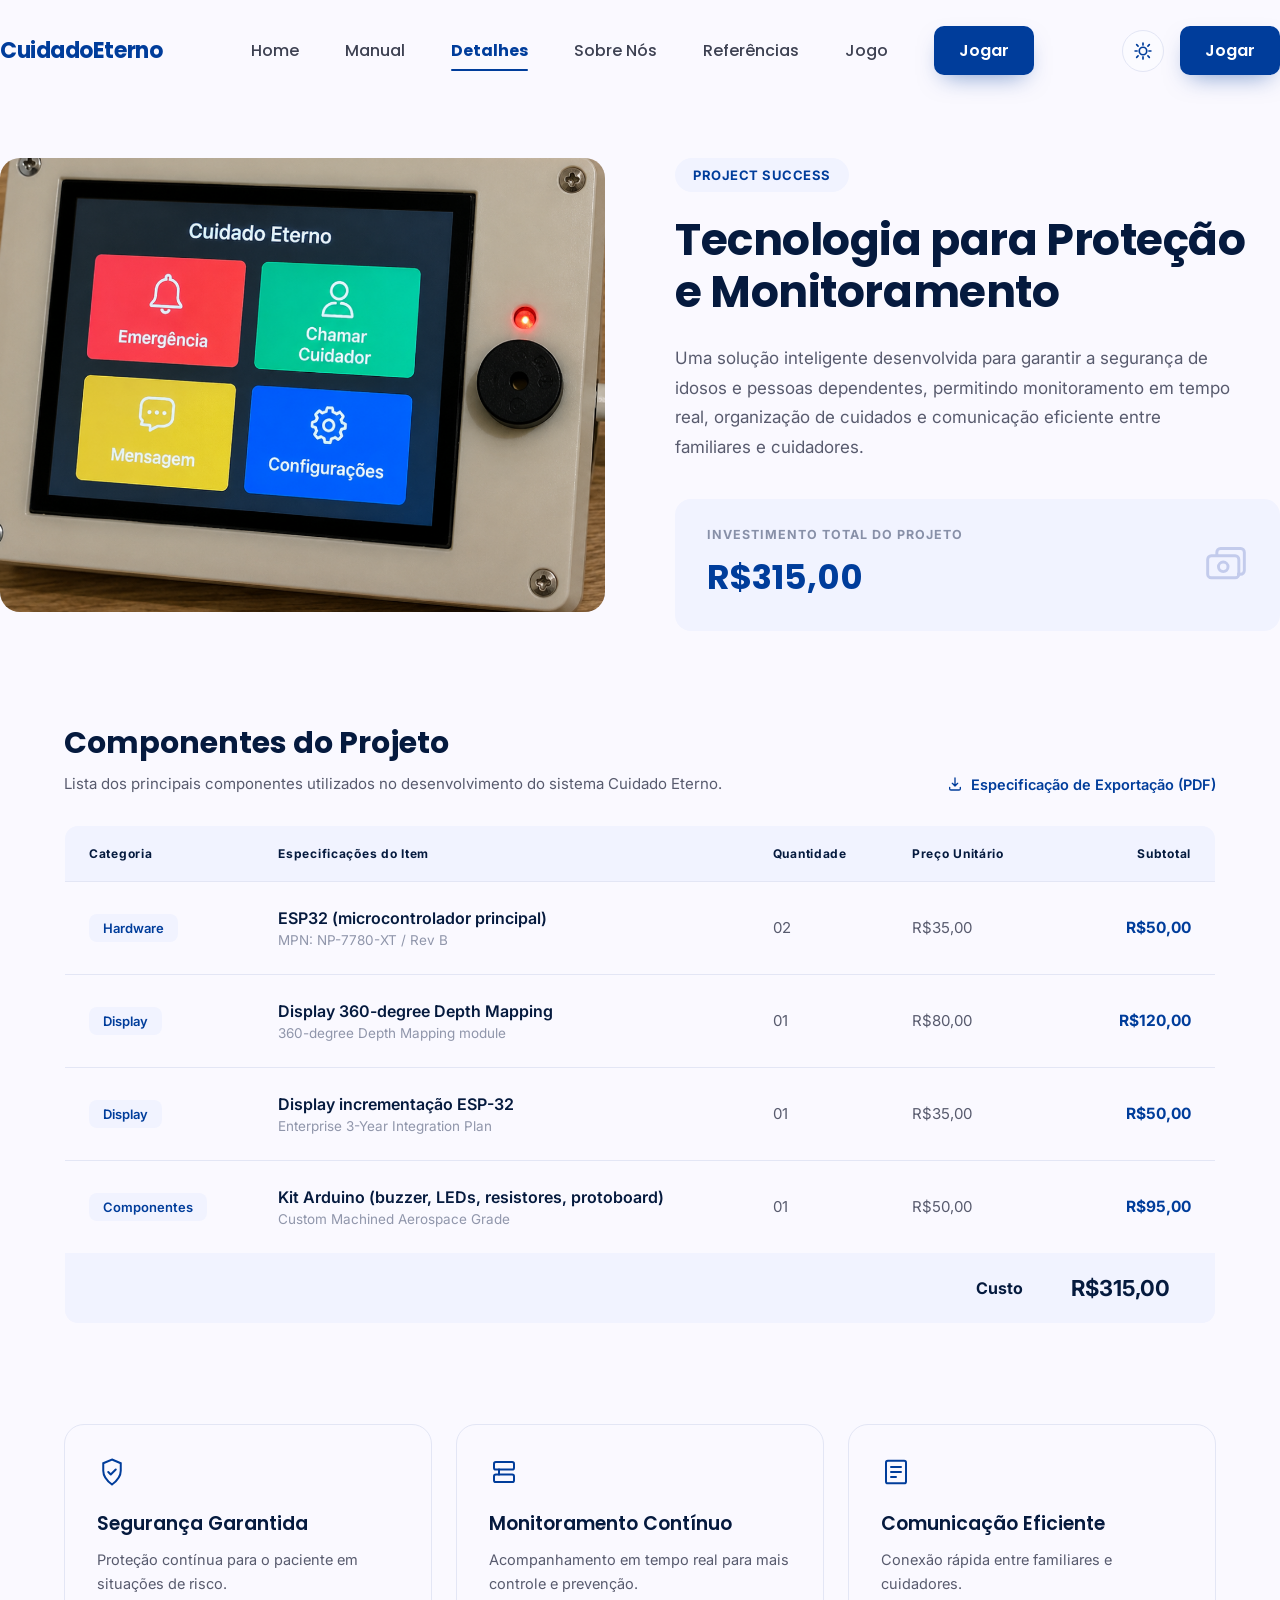
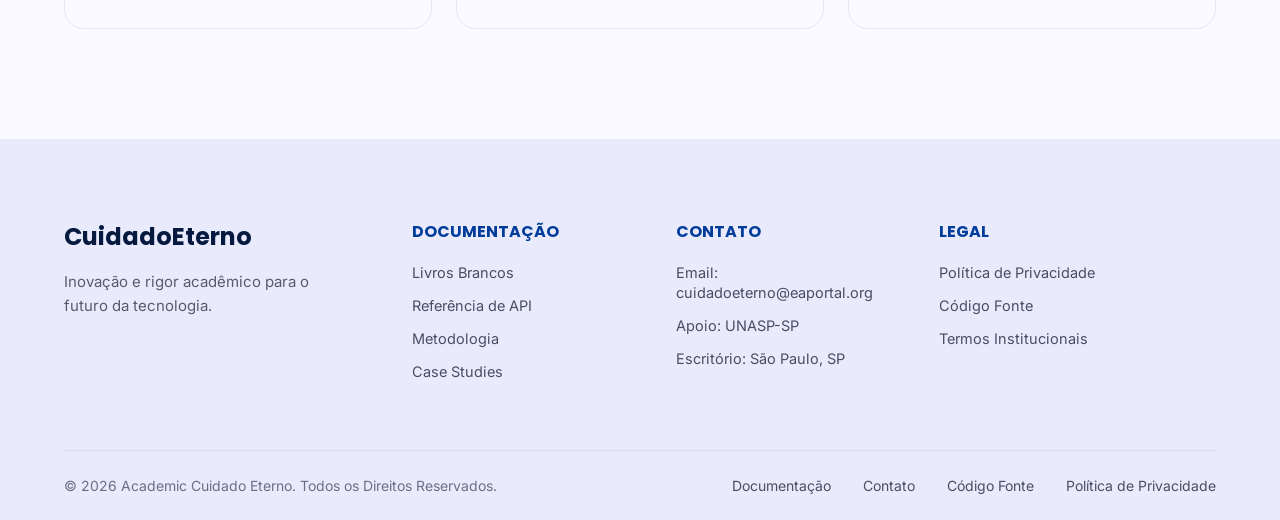
==== commit 576e0d49: "provável ajuste final" ====
--- a/pags/detalhes.html
+++ b/pags/detalhes.html
@@ -189,9 +189,9 @@
       <div class="footer-col">
         <h4>CONTATO</h4>
         <ul>
-          <li><a href="#">Email: research@thesisproject.edu</a></li>
-          <li><a href="#">Apoio: 1-800-ACADEMIC</a></li>
-          <li><a href="#">Escritório: Cambridge, MA</a></li>
+          <li><a href="#">Email: cuidadoeterno@eaportal.org</a></li>
+          <li><a href="#">Apoio: UNASP-SP</a></li>
+          <li><a href="#">Escritório: São Paulo, SP</a></li>
         </ul>
       </div>
       <div class="footer-col">
